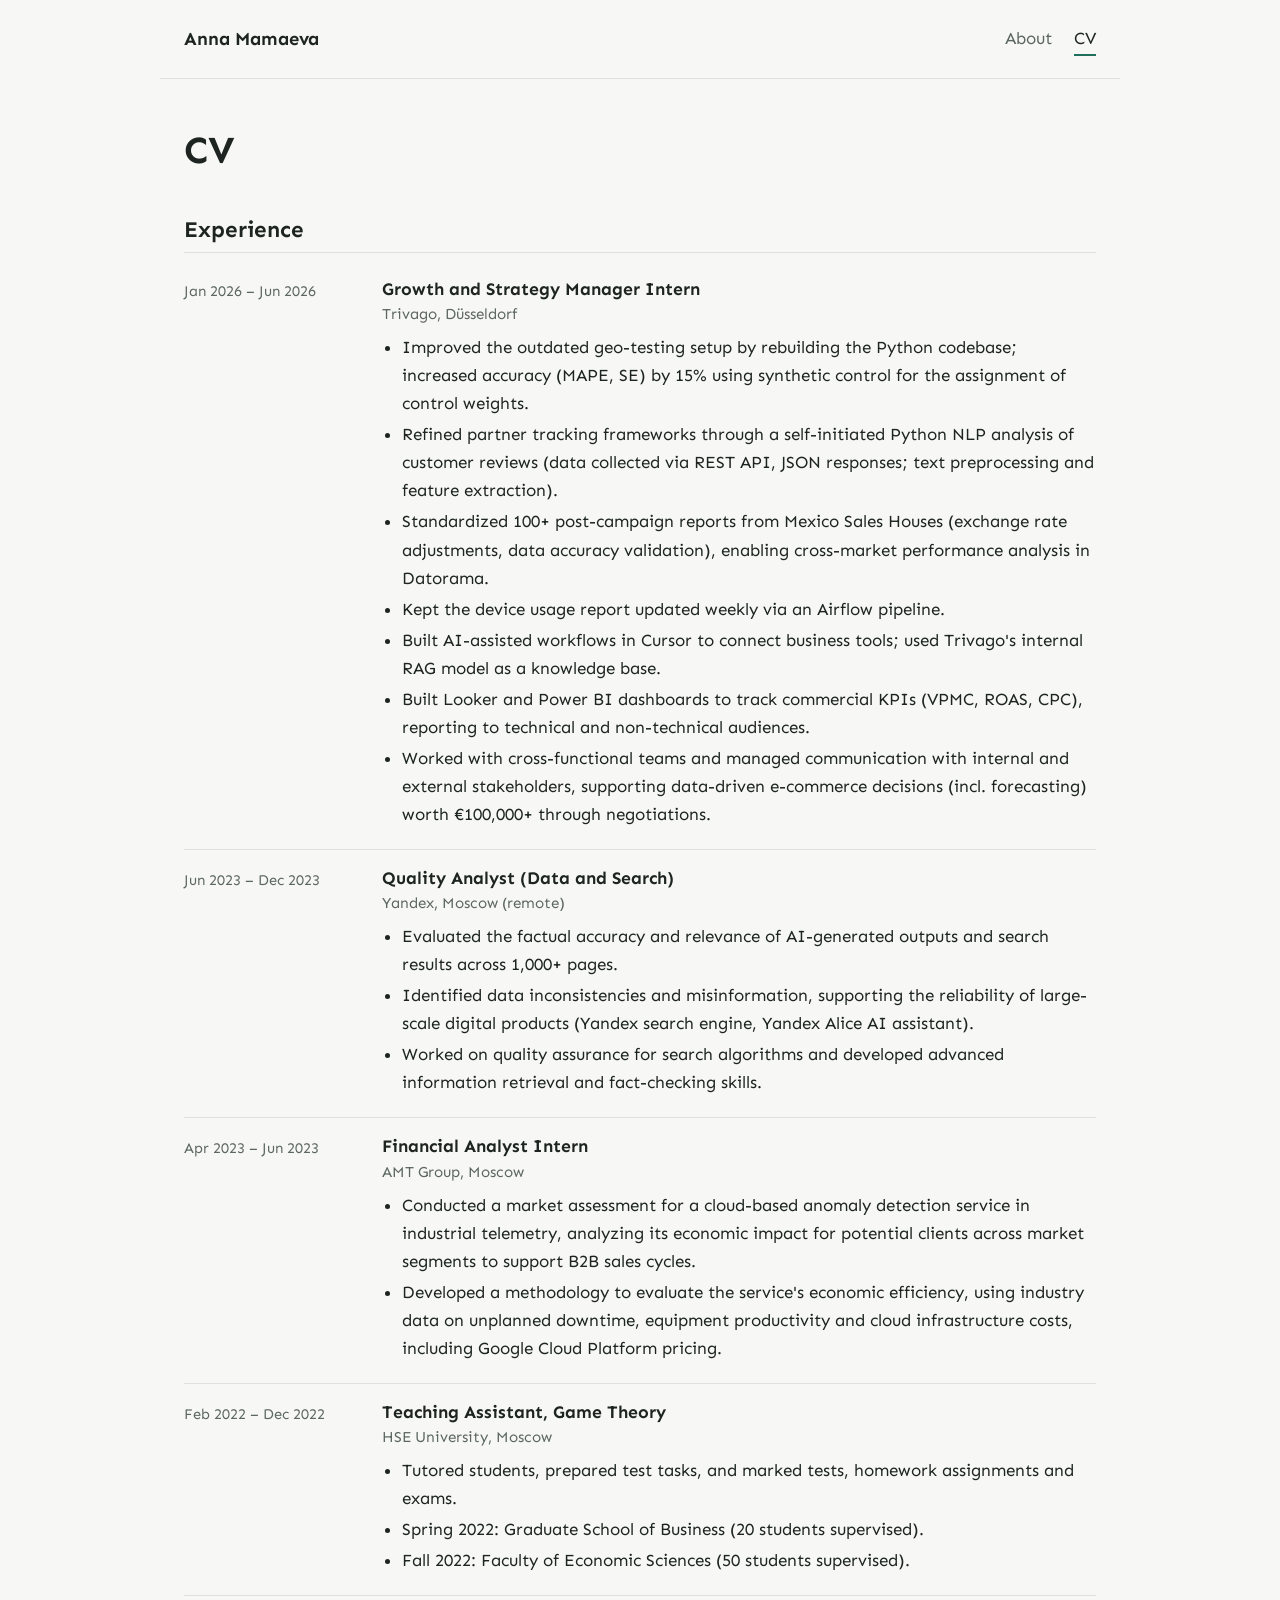
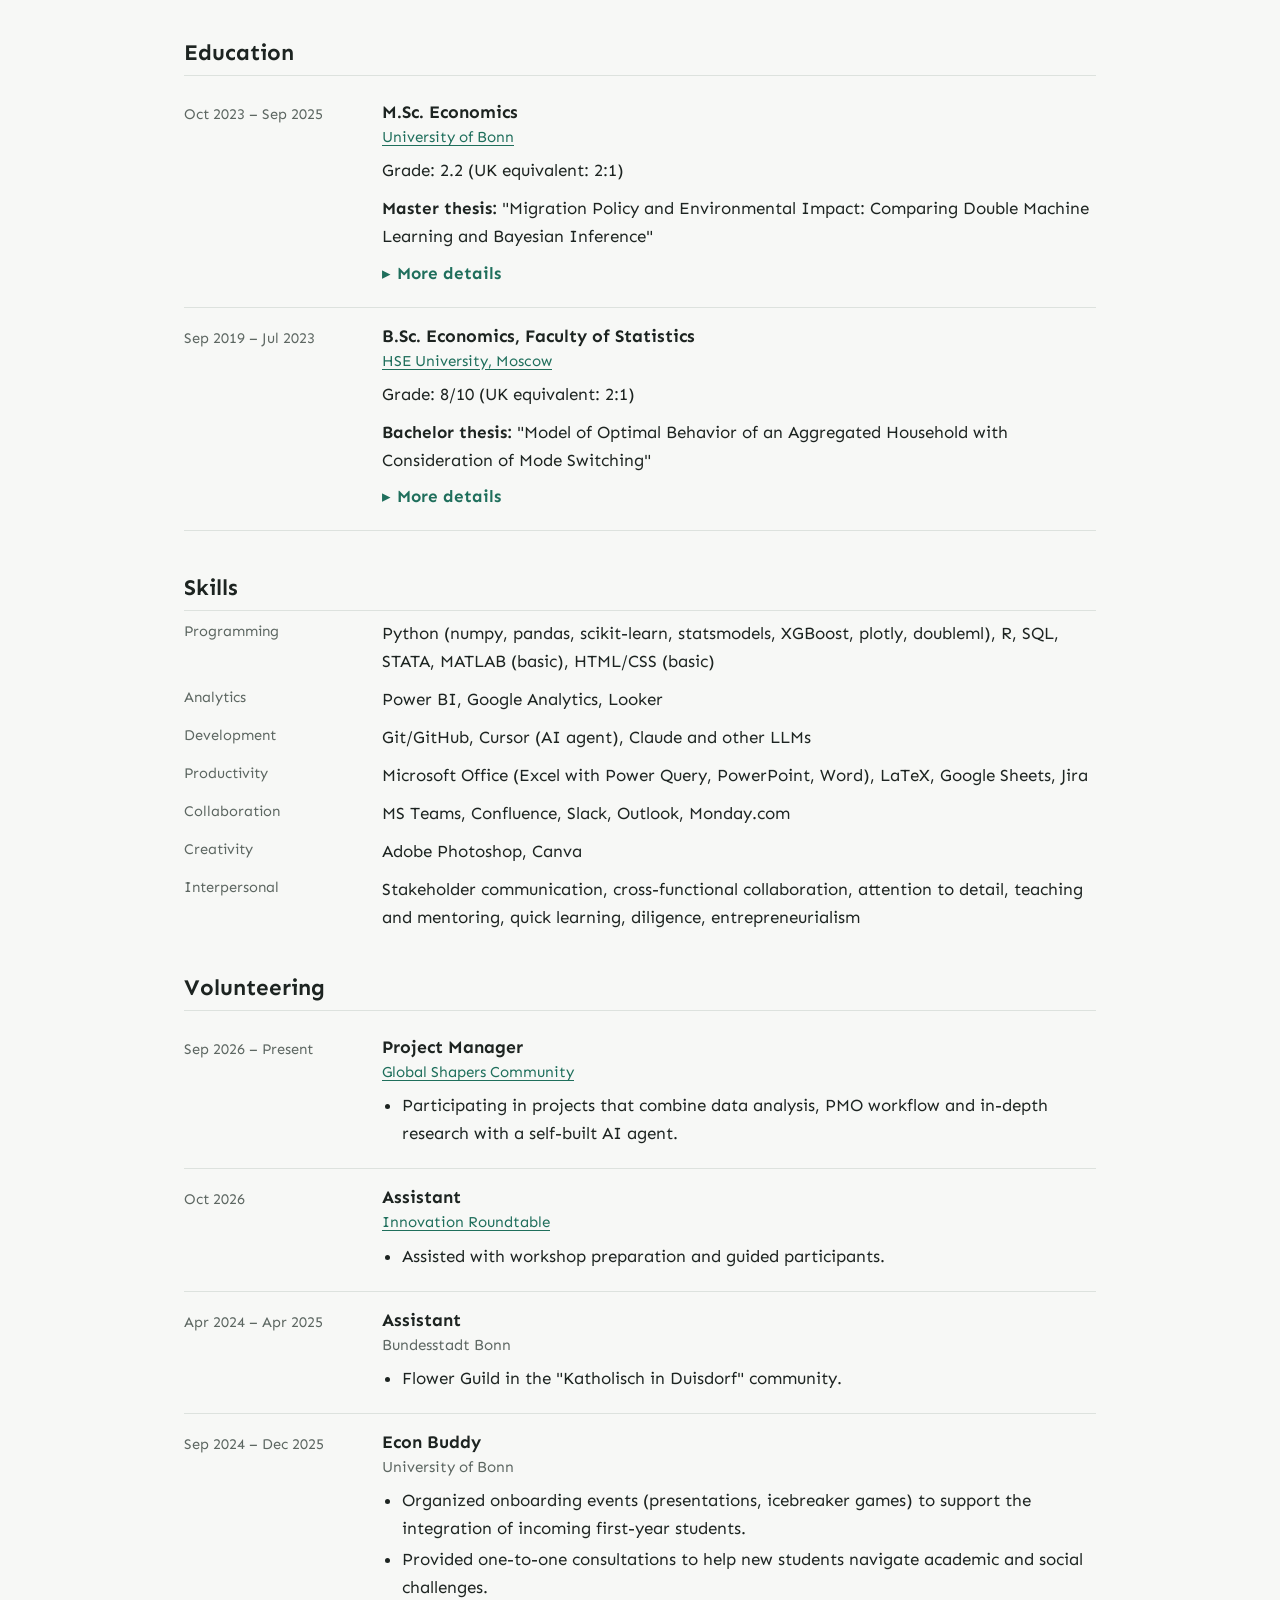
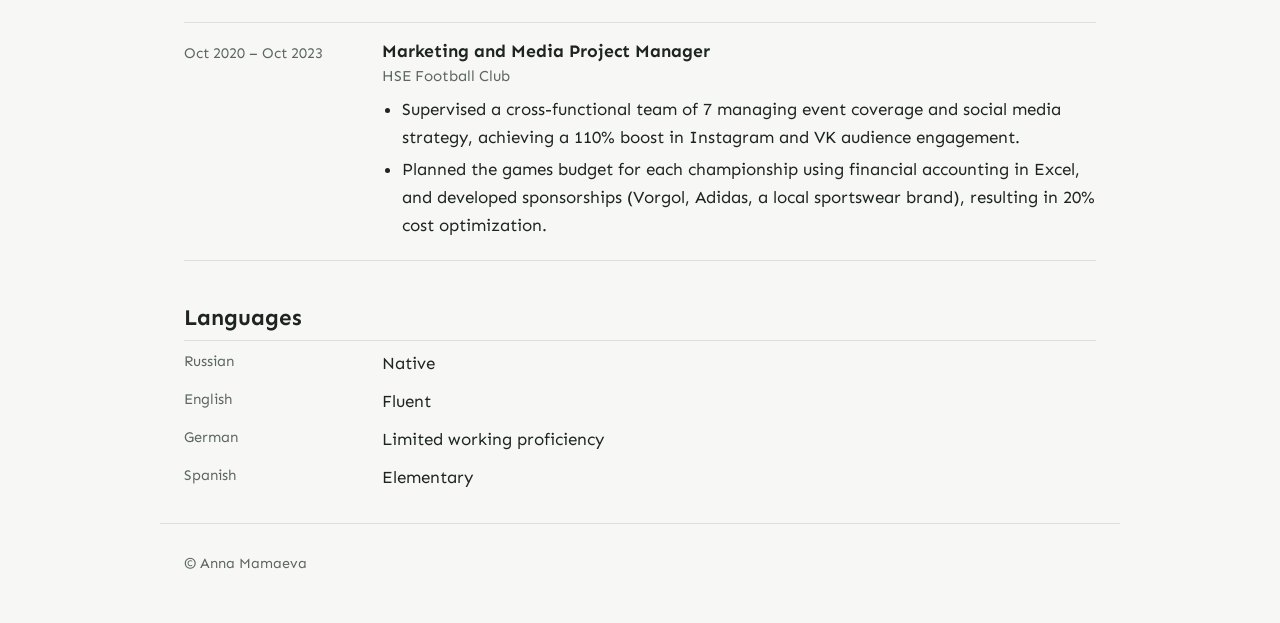
==== cv.html @ 5a662960 "Added links." ====
<!DOCTYPE html>
<html lang="en">
<head>
<meta charset="UTF-8">
<meta name="viewport" content="width=device-width, initial-scale=1">
<title>CV | Anna Mamaeva</title>
<meta name="description" content="CV of Anna Mamaeva: experience, education and skills.">
<link rel="stylesheet" href="style.css">
</head>
<body>
<header class="top">
  <a class="brand" href="index.html">Anna Mamaeva</a>
  <nav aria-label="Main">
    <a href="index.html">About</a>
    <a href="cv.html" aria-current="page">CV</a>
  </nav>
</header>
<main class="cv">
  <h1>CV</h1>

<h2>Experience</h2>
<div class="entry">
  <div class="when">Jan 2026 – Jun 2026</div>
  <div><h3>Growth and Strategy Manager Intern</h3><div class="where">Trivago, Düsseldorf</div>
  <ul>
    <li>Improved the outdated geo-testing setup by rebuilding the Python codebase; increased accuracy (MAPE, SE) by 15% using synthetic control for the assignment of control weights.</li>
    <li>Refined partner tracking frameworks through a self-initiated Python NLP analysis of customer reviews (data collected via REST API, JSON responses; text preprocessing and feature extraction).</li>
    <li>Standardized 100+ post-campaign reports from Mexico Sales Houses (exchange rate adjustments, data accuracy validation), enabling cross-market performance analysis in Datorama.</li>
    <li>Kept the device usage report updated weekly via an Airflow pipeline.</li>
    <li>Built AI-assisted workflows in Cursor to connect business tools; used Trivago's internal RAG model as a knowledge base.</li>
    <li>Built Looker and Power BI dashboards to track commercial KPIs (VPMC, ROAS, CPC), reporting to technical and non-technical audiences.</li>
    <li>Worked with cross-functional teams and managed communication with internal and external stakeholders, supporting data-driven e-commerce decisions (incl. forecasting) worth €100,000+ through negotiations.</li>
  </ul></div>
</div>
<div class="entry">
  <div class="when">Jun 2023 – Dec 2023</div>
  <div><h3>Quality Analyst (Data and Search)</h3><div class="where">Yandex, Moscow (remote)</div>
  <ul>
    <li>Evaluated the factual accuracy and relevance of AI-generated outputs and search results across 1,000+ pages.</li>
    <li>Identified data inconsistencies and misinformation, supporting the reliability of large-scale digital products (Yandex search engine, Yandex Alice AI assistant).</li>
    <li>Worked on quality assurance for search algorithms and developed advanced information retrieval and fact-checking skills.</li>
  </ul></div>
</div>
<div class="entry">
  <div class="when">Apr 2023 – Jun 2023</div>
  <div><h3>Financial Analyst Intern</h3><div class="where">AMT Group, Moscow</div>
  <ul>
    <li>Conducted a market assessment for a cloud-based anomaly detection service in industrial telemetry, analyzing its economic impact for potential clients across market segments to support B2B sales cycles.</li>
    <li>Developed a methodology to evaluate the service's economic efficiency, using industry data on unplanned downtime, equipment productivity and cloud infrastructure costs, including Google Cloud Platform pricing.</li>
  </ul></div>
</div>
<div class="entry">
  <div class="when">Feb 2022 – Dec 2022</div>
  <div><h3>Teaching Assistant, Game Theory</h3><div class="where">HSE University, Moscow</div>
  <ul>
    <li>Tutored students, prepared test tasks, and marked tests, homework assignments and exams.</li>
    <li>Spring 2022: Graduate School of Business (20 students supervised).</li>
    <li>Fall 2022: Faculty of Economic Sciences (50 students supervised).</li>
  </ul></div>
</div>

<h2>Education</h2>
<div class="entry">
  <div class="when">Oct 2023 – Sep 2025</div>
  <div><h3>M.Sc. Economics</h3><div class="where"><a class="ext" href="https://www.econ.uni-bonn.de/en/study-programs/study-programs/master/master-economics" target="_blank" rel="noopener noreferrer">University of Bonn</a></div>
  <p class="grade">Grade: 2.2 (UK equivalent: 2:1)</p>
  <p class="thesis"><strong>Master thesis:</strong> "Migration Policy and Environmental Impact: Comparing Double Machine Learning and Bayesian Inference"</p>
  <details class="more"><summary>More details</summary>
    <p>The study explores whether migration policies influence municipal waste levels in EU countries, using Double Machine Learning (DML) and Double Robust (DR) Bayesian as base models to estimate the policy's effect. It focuses on the Global Compact for Migration as a measure of a country's openness to migration. Results show that countries adopting the policy tend to produce more municipal waste per capita. DML, following the Correlated Random Effects (CRE) method, offered more reliable estimates by correcting for bias, and non-frequentist (Bayesian) models, including DR Bayesian, proved capable of tackling the problem and producing statistically significant results. Here is the <a class="ext" href="https://github.com/DoubleML/doubleml-for-py?tab=contributing-ov-file" target="_blank" rel="noopener noreferrer">Python DoubleML repository</a> with a small contribution from me.</p>
  </details></div>
</div>
<div class="entry">
  <div class="when">Sep 2019 – Jul 2023</div>
  <div><h3>B.Sc. Economics, Faculty of Statistics</h3><div class="where"><a class="ext" href="https://www.hse.ru/en/ba/stat/" target="_blank" rel="noopener noreferrer">HSE University, Moscow</a></div>
  <p class="grade">Grade: 8/10 (UK equivalent: 2:1)</p>
  <p class="thesis"><strong>Bachelor thesis:</strong> "Model of Optimal Behavior of an Aggregated Household with Consideration of Mode Switching"</p>
  <details class="more"><summary>More details</summary>
    <p>I developed a household behavior model within a dynamic general equilibrium framework using a multiplicative utility function. Unlike previous models, it accounts for the simultaneous use of various financial instruments such as loans, deposits, real estate and currency operations. This approach better reflects real household behavior and allows for an analytical solution to the optimal control problem.</p>
  </details></div>
</div>

<h2>Skills</h2>
<dl class="skills">
  <dt>Programming</dt><dd>Python (numpy, pandas, scikit-learn, statsmodels, XGBoost, plotly, doubleml), R, SQL, STATA, MATLAB (basic), HTML/CSS (basic)</dd>
  <dt>Analytics</dt><dd>Power BI, Google Analytics, Looker</dd>
  <dt>Development</dt><dd>Git/GitHub, Cursor (AI agent), Claude and other LLMs</dd>
  <dt>Productivity</dt><dd>Microsoft Office (Excel with Power Query, PowerPoint, Word), LaTeX, Google Sheets, Jira</dd>
  <dt>Collaboration</dt><dd>MS Teams, Confluence, Slack, Outlook, Monday.com</dd>
  <dt>Creativity</dt><dd>Adobe Photoshop, Canva</dd>
  <dt>Interpersonal</dt><dd>Stakeholder communication, cross-functional collaboration, attention to detail, teaching and mentoring, quick learning, diligence, entrepreneurialism</dd>
</dl>

<h2>Volunteering</h2>
<div class="entry">
  <div class="when">Sep 2026 – Present</div>
  <div><h3>Project Manager</h3><div class="where"><a class="ext" href="https://globalshapersdusseldorf.org/" target="_blank" rel="noopener noreferrer">Global Shapers Community</a></div>
  <ul><li>Participating in projects that combine data analysis, PMO workflow and in-depth research with a self-built AI agent.</li></ul></div>
</div>
  <div class="entry">
  <div class="when">Oct 2026</div>
  <div><h3>Assistant</h3><div class="where"><a class="ext" href="https://innovationroundtable.com/" target="_blank" rel="noopener noreferrer">Innovation Roundtable</a></div>
  <ul><li>Assisted with workshop preparation and guided participants.</li></ul></div>
</div>
  <div class="entry">
  <div class="when">Apr 2024 – Apr 2025</div>
  <div><h3>Assistant</h3><div class="where">Bundesstadt Bonn</div>
  <ul><li>Flower Guild in the "Katholisch in Duisdorf" community.</li></ul></div>
</div>
<div class="entry">
  <div class="when">Sep 2024 – Dec 2025</div>
  <div><h3>Econ Buddy</h3><div class="where">University of Bonn</div>
  <ul>
    <li>Organized onboarding events (presentations, icebreaker games) to support the integration of incoming first-year students.</li>
    <li>Provided one-to-one consultations to help new students navigate academic and social challenges.</li>
  </ul></div>
</div>
<div class="entry">
  <div class="when">Oct 2020 – Oct 2023</div>
  <div><h3>Marketing and Media Project Manager</h3><div class="where">HSE Football Club</div>
  <ul>
    <li>Supervised a cross-functional team of 7 managing event coverage and social media strategy, achieving a 110% boost in Instagram and VK audience engagement.</li>
    <li>Planned the games budget for each championship using financial accounting in Excel, and developed sponsorships (Vorgol, Adidas, a local sportswear brand), resulting in 20% cost optimization.</li>
  </ul></div>
</div>

<h2>Languages</h2>
<dl class="skills">
  <dt>Russian</dt><dd>Native</dd>
  <dt>English</dt><dd>Fluent</dd>
  <dt>German</dt><dd>Limited working proficiency</dd>
  <dt>Spanish</dt><dd>Elementary</dd>
</dl>
</main>
<footer>© Anna Mamaeva</footer>
</body>
</html>
---- style.css ----
@font-face{font-family:"Sen";font-weight:400;font-style:normal;font-display:swap;src:url("fonts/sen-v12-latin-regular.woff2") format("woff2")}
@font-face{font-family:"Sen";font-weight:700;font-style:normal;font-display:swap;src:url("fonts/sen-v12-latin-700.woff2") format("woff2")}
:root{--bg:#f7f8f6;--ink:#1d2421;--muted:#5d6762;--line:#dde2de;--accent:#1f6f5c;--chip:#e8eee9}
@media (prefers-color-scheme:dark){:root{--bg:#141a17;--ink:#e6ebe7;--muted:#9aa5a0;--line:#2a332f;--accent:#6fcfb3;--chip:#1e2723}}
*{box-sizing:border-box}
html{scroll-behavior:smooth}
body{margin:0;background:var(--bg);color:var(--ink);font:17px/1.65 "Sen",system-ui,sans-serif}
a{color:var(--accent);text-underline-offset:3px}
a:focus-visible{outline:2px solid var(--accent);outline-offset:3px;border-radius:2px}
h1,h2,h3{font-family:"Sen",system-ui,sans-serif;line-height:1.2;margin:0}
.top{display:flex;justify-content:space-between;align-items:center;max-width:960px;margin:0 auto;padding:22px 24px;border-bottom:1px solid var(--line)}
.top .brand{font-family:"Sen",system-ui,sans-serif;font-size:1.15rem;font-weight:700;color:var(--ink);text-decoration:none}
.top nav{display:flex;gap:22px}
.top nav a{color:var(--muted);text-decoration:none;padding:2px 0;border-bottom:2px solid transparent}
.top nav a:hover,.top nav a[aria-current=page]{color:var(--ink);border-bottom-color:var(--accent)}
main{max-width:960px;margin:0 auto;padding:48px 24px 32px}
.about{display:grid;grid-template-columns:240px 1fr;gap:56px}
.side{text-align:left}
.photo{width:200px;height:200px;border-radius:50%;object-fit:cover;background:var(--chip);display:block;margin-bottom:20px}
.side h2{font-size:1.5rem;margin-bottom:6px}
.side p{margin:0 0 14px;color:var(--muted);font-size:.95rem}
.links{list-style:none;padding:0;margin:0;display:flex;gap:18px}
.links a{display:block;color:var(--muted)}
.links a:hover{color:var(--accent)}
.links svg{width:26px;height:26px;display:block}
.bio h1{font-size:2.4rem;margin-bottom:18px}
.bio p{max-width:62ch;margin:0 0 16px}
.btn{display:inline-block;margin-top:8px;padding:10px 20px;border:1.5px solid var(--accent);border-radius:6px;color:var(--accent);text-decoration:none;font-weight:600}
.btn:hover{background:var(--accent);color:var(--bg)}
.cv h1{font-size:2.4rem;margin-bottom:6px}
.cv .lead{color:var(--muted);margin:0 0 36px}
.cv h2{font-size:1.4rem;margin:44px 0 8px;padding-bottom:8px;border-bottom:1px solid var(--line)}
.entry{display:grid;grid-template-columns:170px 1fr;gap:8px 28px;padding:18px 0;border-bottom:1px solid var(--line)}
.entry:last-child{border-bottom:0}
.when{color:var(--muted);font-size:.92rem}
.entry h3{font-size:1.1rem;font-family:"Sen",system-ui,sans-serif;font-weight:650}
.entry .where{color:var(--muted);margin:2px 0 6px;font-size:.95rem}
.entry ul{margin:6px 0 0;padding-left:20px}
.entry li{margin:3px 0}
.skills{display:grid;grid-template-columns:170px 1fr;gap:10px 28px;margin:0}
.skills dt{color:var(--muted);font-size:.92rem}
.skills dd{margin:0}
footer{max-width:960px;margin:0 auto;padding:28px 24px 48px;color:var(--muted);font-size:.9rem;border-top:1px solid var(--line)}
@media (max-width:720px){
 .about{grid-template-columns:1fr;gap:32px}
 .photo{width:140px;height:140px}
 .entry,.skills{grid-template-columns:1fr;gap:2px}
 .bio h1,.cv h1{font-size:2rem}
}
@media (prefers-reduced-motion:reduce){html{scroll-behavior:auto}}
.thesis{margin:10px 0 0}
.more{margin-top:6px}
.more summary{cursor:pointer;color:var(--accent);font-weight:600;list-style:none;display:inline-flex;align-items:center;gap:6px;padding:2px 0}
.more summary::-webkit-details-marker{display:none}
.more summary::before{content:"▸";transition:transform .2s}
.more[open] summary::before{transform:rotate(90deg)}
.more summary:hover{text-decoration:underline}
.more summary:focus-visible{outline:2px solid var(--accent);outline-offset:3px;border-radius:2px}
.more p{margin:8px 0 0;color:var(--muted);font-size:.95rem}
.grade{margin:6px 0 0}
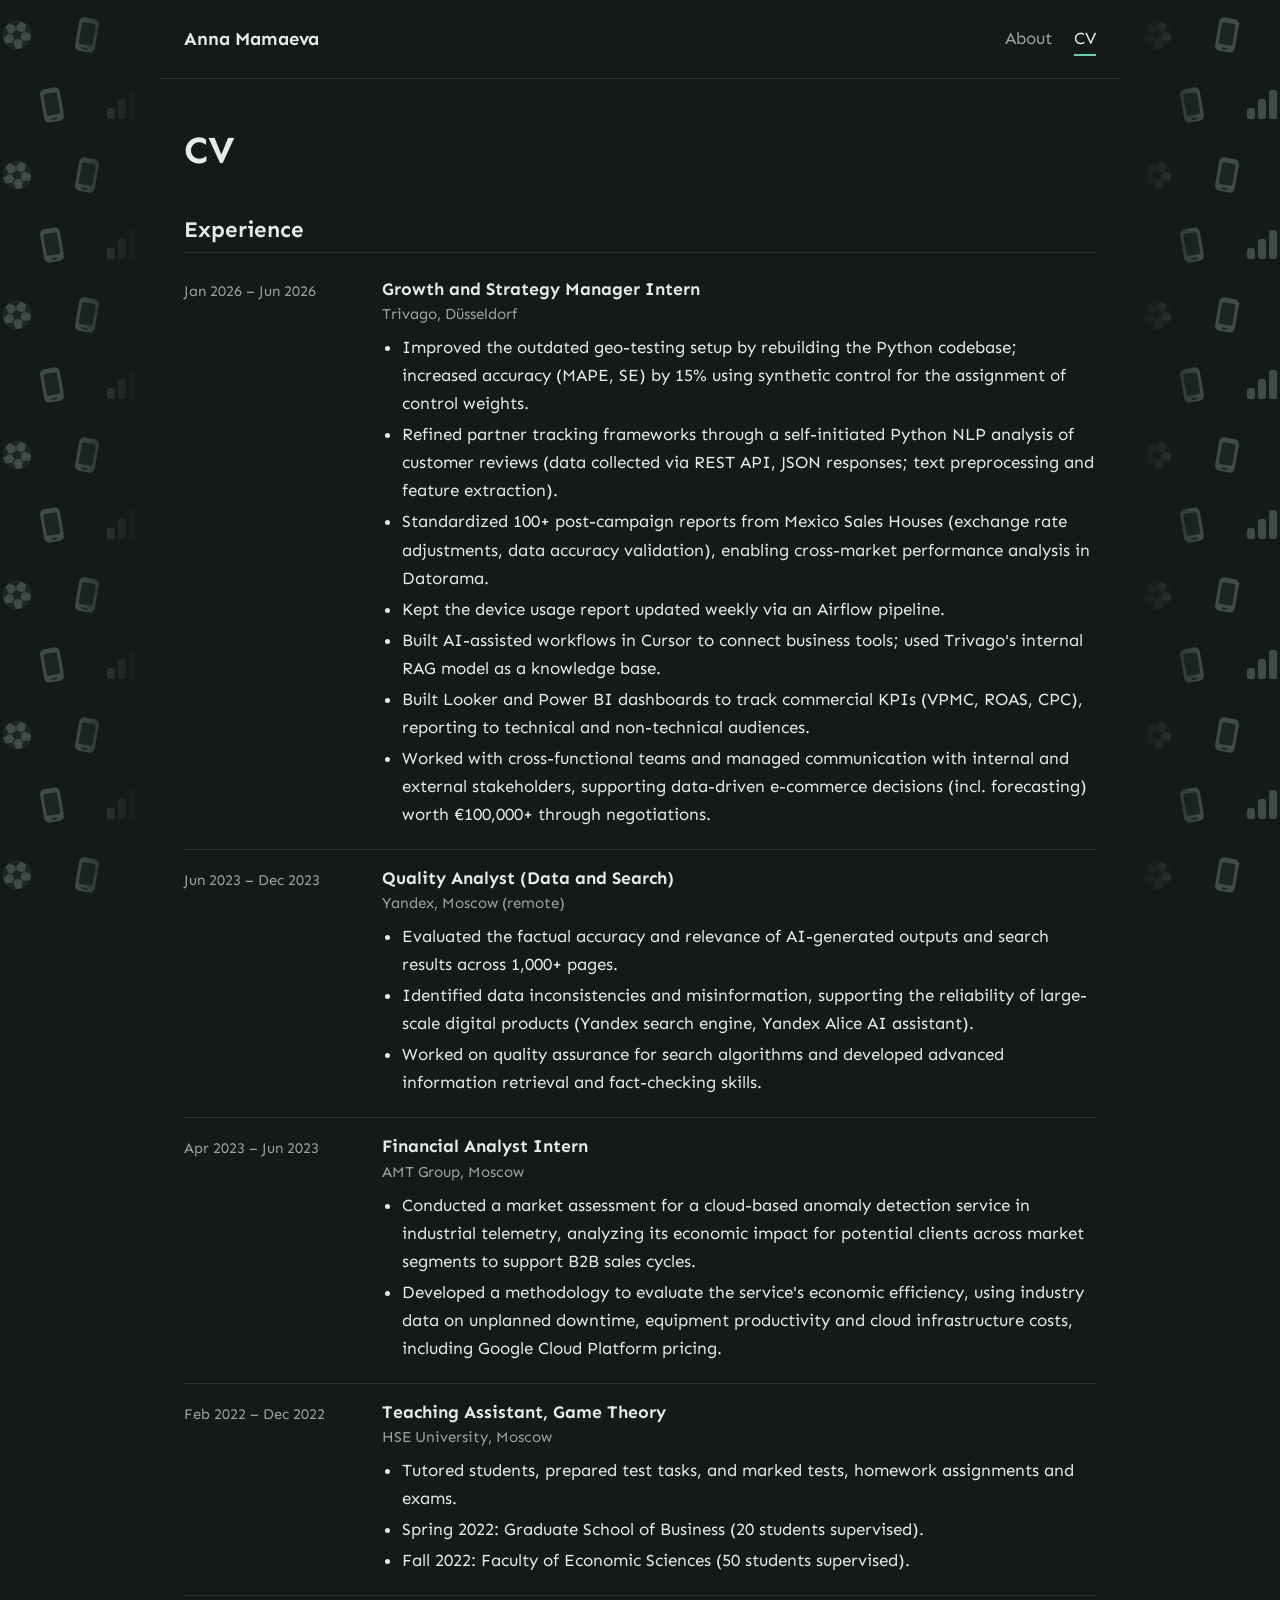
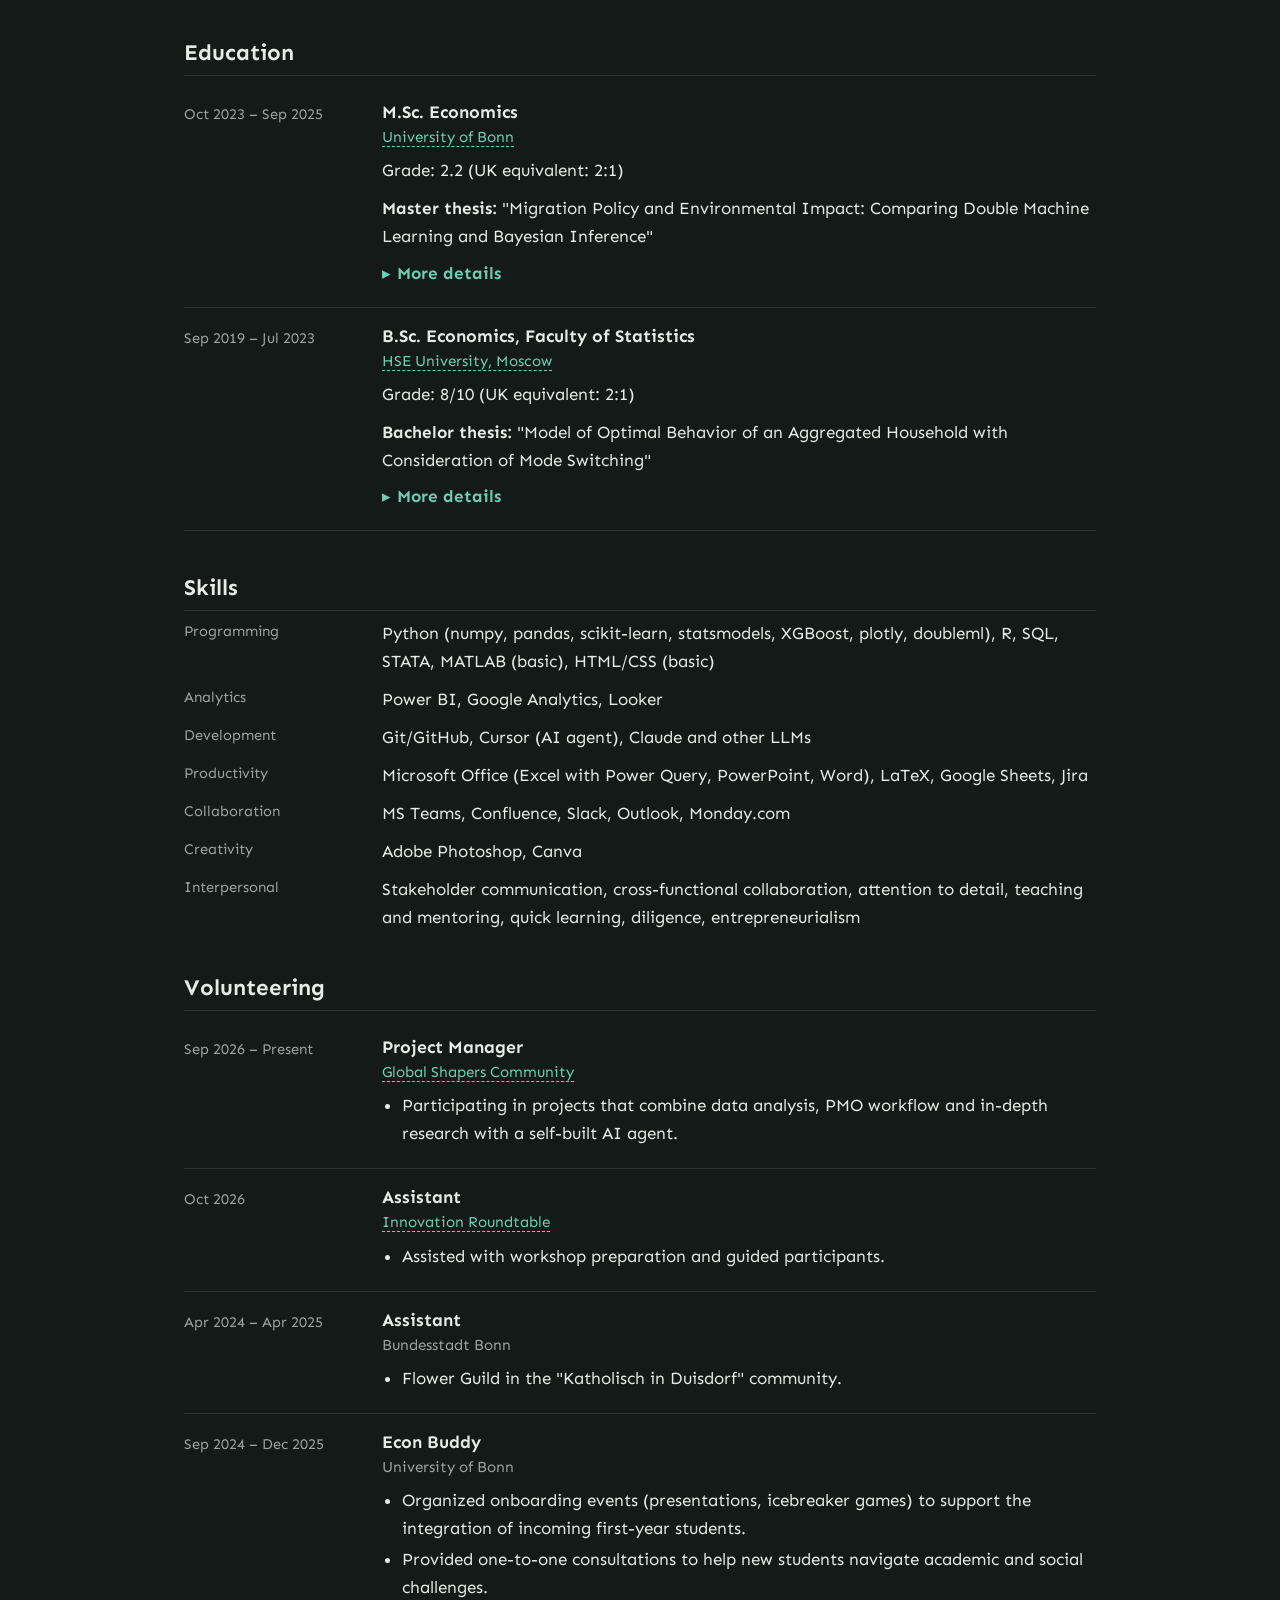
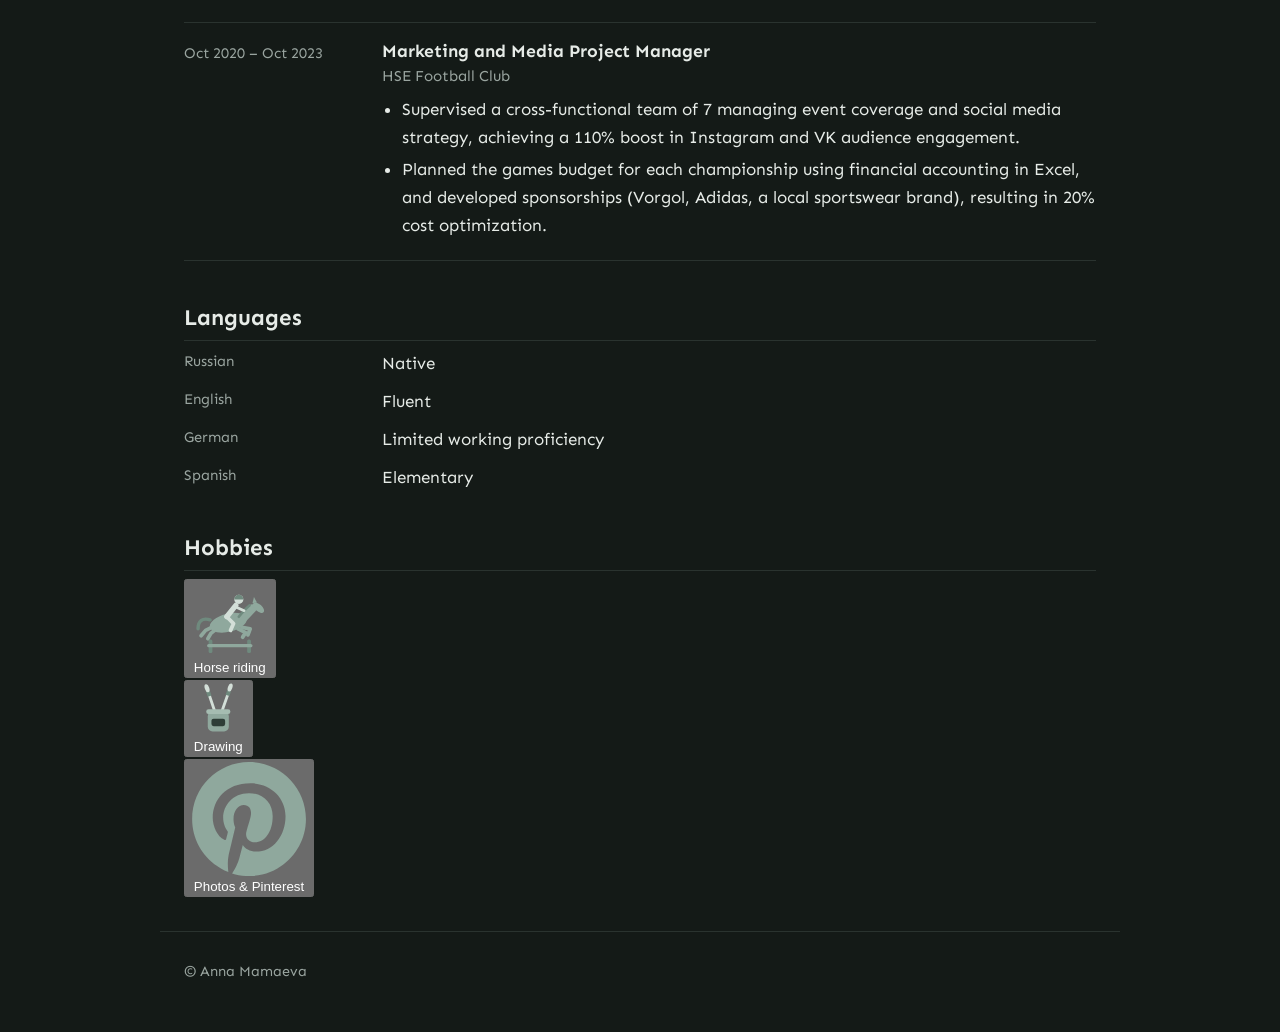
==== commit 6edf1897: "Added hobby section." ====
--- a/cv.html
+++ b/cv.html
@@ -7,6 +7,18 @@
 <meta name="description" content="CV of Anna Mamaeva: experience, education and skills.">
 <link rel="stylesheet" href="style.css">
 </head>
+<script>
+document.querySelectorAll('.hobby-front').forEach(function (btn) {
+  btn.addEventListener('click', function () {
+    var card = btn.closest('.hobby');
+    var text = card.querySelector('.hobby-text');
+    card.classList.add('open');
+    btn.hidden = true;
+    text.hidden = false;
+    text.focus();
+  });
+});
+</script>
 <body>
 <header class="top">
   <a class="brand" href="index.html">Anna Mamaeva</a>
@@ -130,6 +142,32 @@
   <dt>German</dt><dd>Limited working proficiency</dd>
   <dt>Spanish</dt><dd>Elementary</dd>
 </dl>
+<h2>Hobbies</h2>
+<div class="hobbies">
+  <div class="hobby">
+    <button class="hobby-front" type="button" aria-label="Horse riding: click to read more">
+      <svg viewBox="0 0 100 100" aria-hidden="true"><rect x="22" y="76" width="5" height="18" rx="2" fill="#6f8a7e"/><rect x="73" y="76" width="5" height="18" rx="2" fill="#6f8a7e"/><rect x="20" y="82" width="60" height="4.5" rx="2.2" fill="#8fa89d"/><path d="M24 50 Q8 46 8 62" fill="none" stroke="#6f8a7e" stroke-width="4.5" stroke-linecap="round"/><g fill="#8fa89d" stroke="#8fa89d" stroke-linecap="round" stroke-linejoin="round"><path d="M30 58 L18 64 L12 71" fill="none" stroke-width="5"/><path d="M35 60 L25 68 L21 75" fill="none" stroke-width="5"/><path d="M66 60 L77 62 L74 70" fill="none" stroke-width="5"/><path d="M61 62 L71 67 L67 73" fill="none" stroke-width="5"/><ellipse cx="48" cy="54" rx="25" ry="12" transform="rotate(-14 48 54)" stroke="none"/><path d="M66 50 L80 35" fill="none" stroke-width="11"/><ellipse cx="88" cy="34" rx="9" ry="4.6" transform="rotate(42 88 34)" stroke="none"/><path d="M80 28 L82 20 L86 27 Z" stroke="none"/></g><path d="M62 46 Q69 37 76 31" fill="none" stroke="#6f8a7e" stroke-width="3.5" stroke-linecap="round"/><g fill="none" stroke="#d3dfd8" stroke-linecap="round" stroke-linejoin="round"><path d="M46 46 L55 55 L51 64" stroke-width="5"/><path d="M46 46 L58 31" stroke-width="7"/><path d="M58 33 L69 38" stroke-width="3.5"/></g><circle cx="62" cy="23" r="6" fill="#d3dfd8"/><path d="M56 23 A6 6 0 0 1 68 23 Z" fill="#6f8a7e"/></svg>
+      <span>Horse riding</span>
+    </button>
+    <div class="hobby-text" hidden tabindex="-1"><p>I have been horse riding for 10 years. Horses definitely bring happiness to my life.</p></div>
+  </div>
+
+  <div class="hobby">
+    <button class="hobby-front" type="button" aria-label="Drawing: click to read more">
+      <svg viewBox="0 0 100 100" aria-hidden="true"><path d="M46 62 L33.5 25" fill="none" stroke="#d3dfd8" stroke-width="5.5" stroke-linecap="round"/><path d="M33.5 25 L30.5 16.5" fill="none" stroke="#6f8a7e" stroke-width="7.5"/><ellipse cx="28.6" cy="10" rx="4.2" ry="8" transform="rotate(-19 28.6 10)" fill="#d3dfd8"/><path d="M54 62 L67.5 23.5" fill="none" stroke="#d3dfd8" stroke-width="5.5" stroke-linecap="round"/><path d="M67.5 23.5 L70.5 15" fill="none" stroke="#6f8a7e" stroke-width="7.5"/><ellipse cx="72.5" cy="8.5" rx="4.2" ry="8" transform="rotate(19 72.5 8.5)" fill="#d3dfd8"/><rect x="30" y="54" width="40" height="38" rx="9" fill="#8fa89d"/><rect x="27" y="50" width="46" height="9" rx="4.5" fill="#a5bcb1"/><rect x="37" y="68" width="26" height="14" rx="4" fill="#2e3d37"/></svg>
+      <span>Drawing</span>
+    </button>
+    <div class="hobby-text" hidden tabindex="-1"><p>I have been drawing for as long as I can remember. I especially enjoy drawing people and making them happy with their own portraits. Recently I also started scrapbooking to keep all my memories in one pretty book.</p></div>
+  </div>
+
+  <div class="hobby">
+    <button class="hobby-front" type="button" aria-label="Photos and Pinterest: click to read more">
+      <svg viewBox="0 0 24 24" aria-hidden="true"><path fill="#8fa89d" d="M12.017 0C5.396 0 .029 5.367.029 11.987c0 5.079 3.158 9.417 7.618 11.162-.105-.949-.199-2.403.041-3.439.219-.937 1.406-5.957 1.406-5.957s-.359-.72-.359-1.781c0-1.663.967-2.911 2.168-2.911 1.024 0 1.518.769 1.518 1.688 0 1.029-.653 2.567-.992 3.992-.285 1.193.6 2.165 1.775 2.165 2.128 0 3.768-2.245 3.768-5.487 0-2.861-2.063-4.869-5.008-4.869-3.41 0-5.409 2.562-5.409 5.199 0 1.033.394 2.143.889 2.741.099.12.112.225.085.345-.09.375-.293 1.199-.334 1.363-.053.225-.172.271-.401.165-1.495-.69-2.433-2.878-2.433-4.646 0-3.776 2.748-7.252 7.92-7.252 4.158 0 7.392 2.967 7.392 6.923 0 4.135-2.607 7.462-6.233 7.462-1.214 0-2.354-.629-2.758-1.379l-.749 2.848c-.269 1.045-1.004 2.352-1.498 3.146 1.123.345 2.306.535 3.55.535 6.607 0 11.985-5.365 11.985-11.987C23.97 5.39 18.592.026 11.985.026L12.017 0z"/></svg>
+      <span>Photos &amp; Pinterest</span>
+    </button>
+    <div class="hobby-text" hidden tabindex="-1"><p>I love taking photos and spreading aesthetic or cute, fun pictures around. You can find my <a class="ext" href="https://ch.pinterest.com/annammamaeva/" target="_blank" rel="noopener noreferrer">Pinterest page</a>. Besides that, I like learning how social media algorithms are built.</p></div>
+  </div>
+</div>  
 </main>
 <footer>© Anna Mamaeva</footer>
 </body>
--- a/style.css
+++ b/style.css
@@ -1,7 +1,6 @@
 @font-face{font-family:"Sen";font-weight:400;font-style:normal;font-display:swap;src:url("fonts/sen-v12-latin-regular.woff2") format("woff2")}
 @font-face{font-family:"Sen";font-weight:700;font-style:normal;font-display:swap;src:url("fonts/sen-v12-latin-700.woff2") format("woff2")}
-:root{--bg:#f7f8f6;--ink:#1d2421;--muted:#5d6762;--line:#dde2de;--accent:#1f6f5c;--chip:#e8eee9}
-@media (prefers-color-scheme:dark){:root{--bg:#141a17;--ink:#e6ebe7;--muted:#9aa5a0;--line:#2a332f;--accent:#6fcfb3;--chip:#1e2723}}
+:root{color-scheme:dark;--bg:#141a17;--ink:#e6ebe7;--muted:#9aa5a0;--line:#2a332f;--accent:#6fcfb3;--chip:#1e2723}
 *{box-sizing:border-box}
 html{scroll-behavior:smooth}
 body{margin:0;background:var(--bg);color:var(--ink);font:17px/1.65 "Sen",system-ui,sans-serif}
@@ -58,3 +57,20 @@
 .more summary:focus-visible{outline:2px solid var(--accent);outline-offset:3px;border-radius:2px}
 .more p{margin:8px 0 0;color:var(--muted);font-size:.95rem}
 .grade{margin:6px 0 0}
+.ext{color:var(--accent);text-decoration:underline dashed;text-decoration-thickness:1px;text-underline-offset:4px;cursor:pointer}
+.ext:hover{text-decoration-style:solid}
+.top{position:sticky;top:0;z-index:10;background:var(--bg)}
+body::before,body::after{content:"";position:fixed;top:0;bottom:0;width:calc((100vw - 1000px)/2);background:url("pattern.svg") repeat;background-size:210px 140px;opacity:.35;pointer-events:none;z-index:0}
+body::before{left:0;-webkit-mask-image:linear-gradient(to right,#000 55%,transparent);mask-image:linear-gradient(to right,#000 55%,transparent)}
+body::after{right:0;-webkit-mask-image:linear-gradient(to left,#000 55%,transparent);mask-image:linear-gradient(to left,#000 55%,transparent)}
+@media (max-width:1180px){body::before,body::after{display:none}}
+@media (max-width:720px){
+  /* About: паттерн за фото */
+  .side{position:relative}
+  .side::before{content:"";position:absolute;z-index:0;top:-48px;left:-24px;right:-24px;height:200px;background:url("pattern.svg") repeat;background-size:150px 100px;opacity:.35;pointer-events:none;-webkit-mask-image:linear-gradient(to bottom,#000 55%,transparent);mask-image:linear-gradient(to bottom,#000 55%,transparent)}
+  .photo{position:relative;z-index:1;box-shadow:0 0 0 6px var(--bg)}
+
+  /* CV: паттерн за заголовком */
+  .cv{position:relative}
+  .cv::before{content:"";position:absolute;z-index:-1;top:0;left:0;right:0;height:150px;background:url("pattern.svg") repeat left top;background-size:150px 100px;opacity:.35;pointer-events:none;-webkit-mask-image:linear-gradient(to bottom,#000 55%,transparent);mask-image:linear-gradient(to bottom,#000 55%,transparent)}
+}
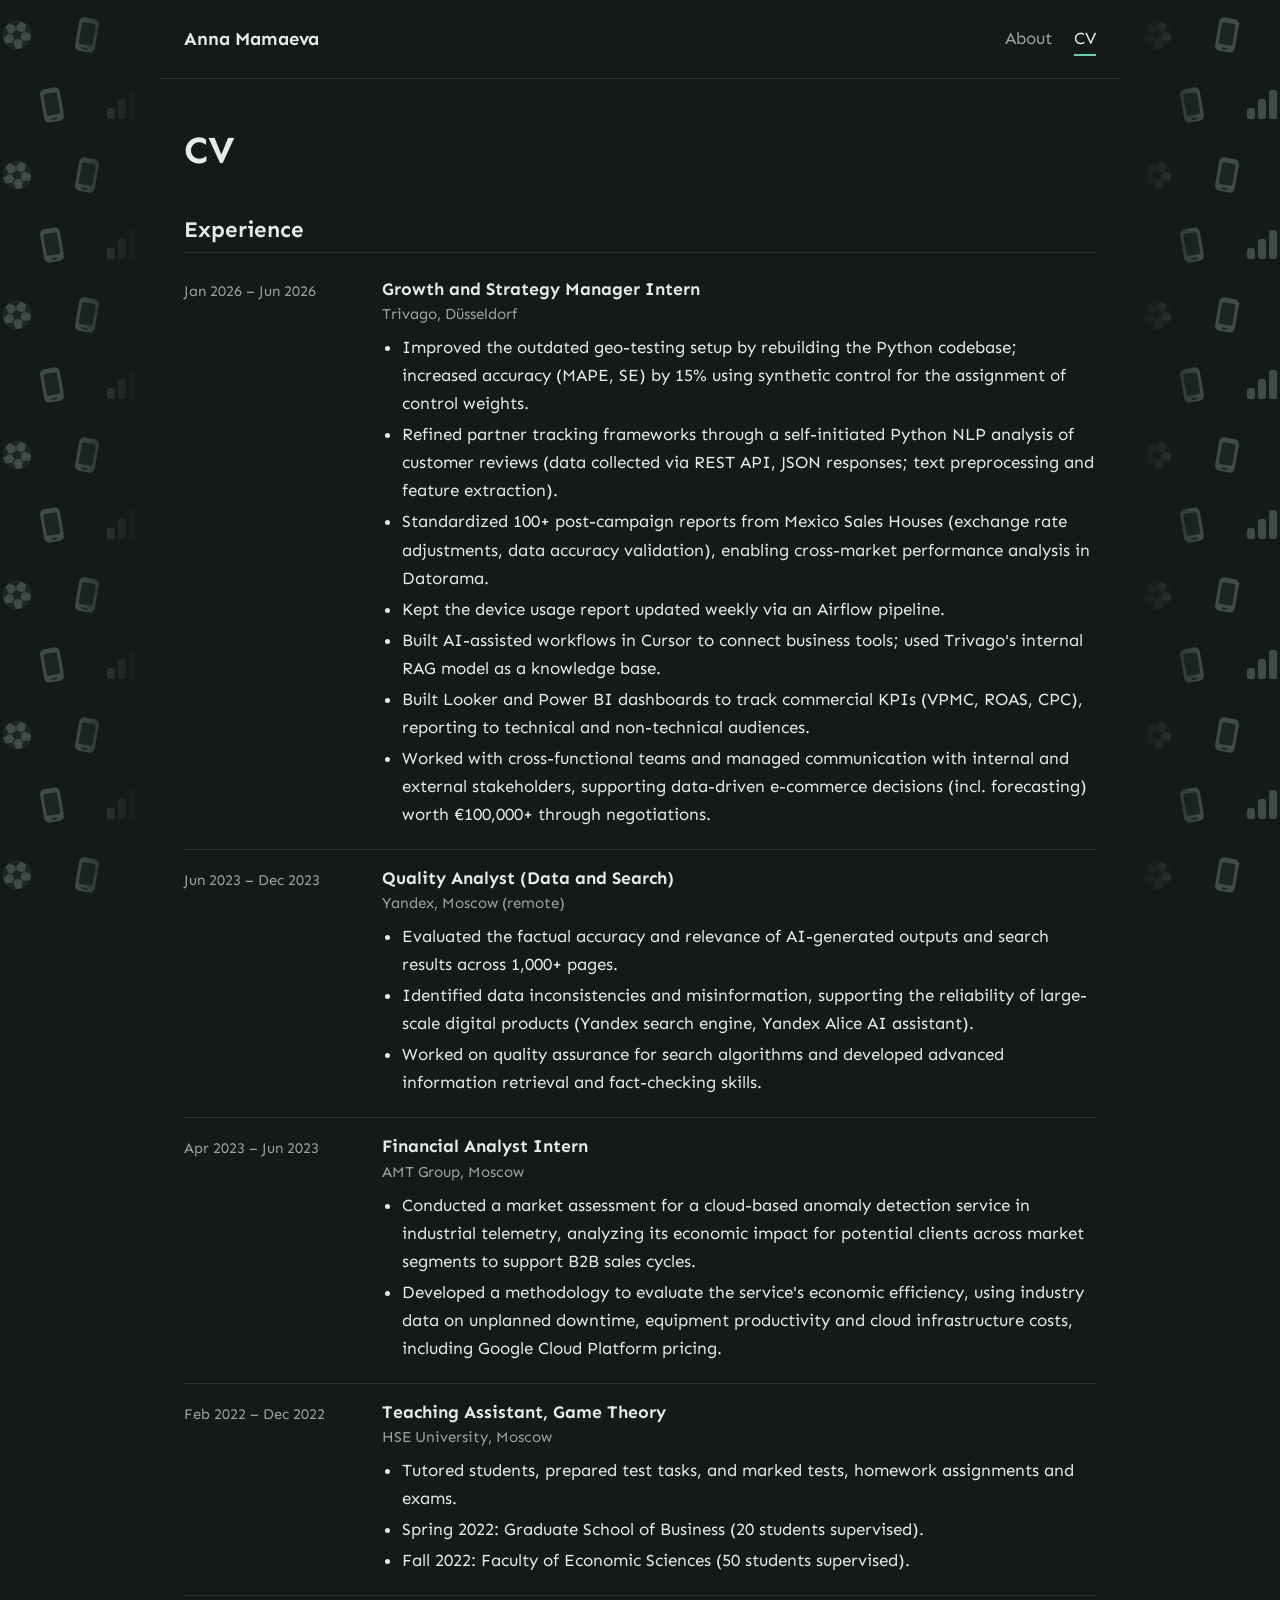
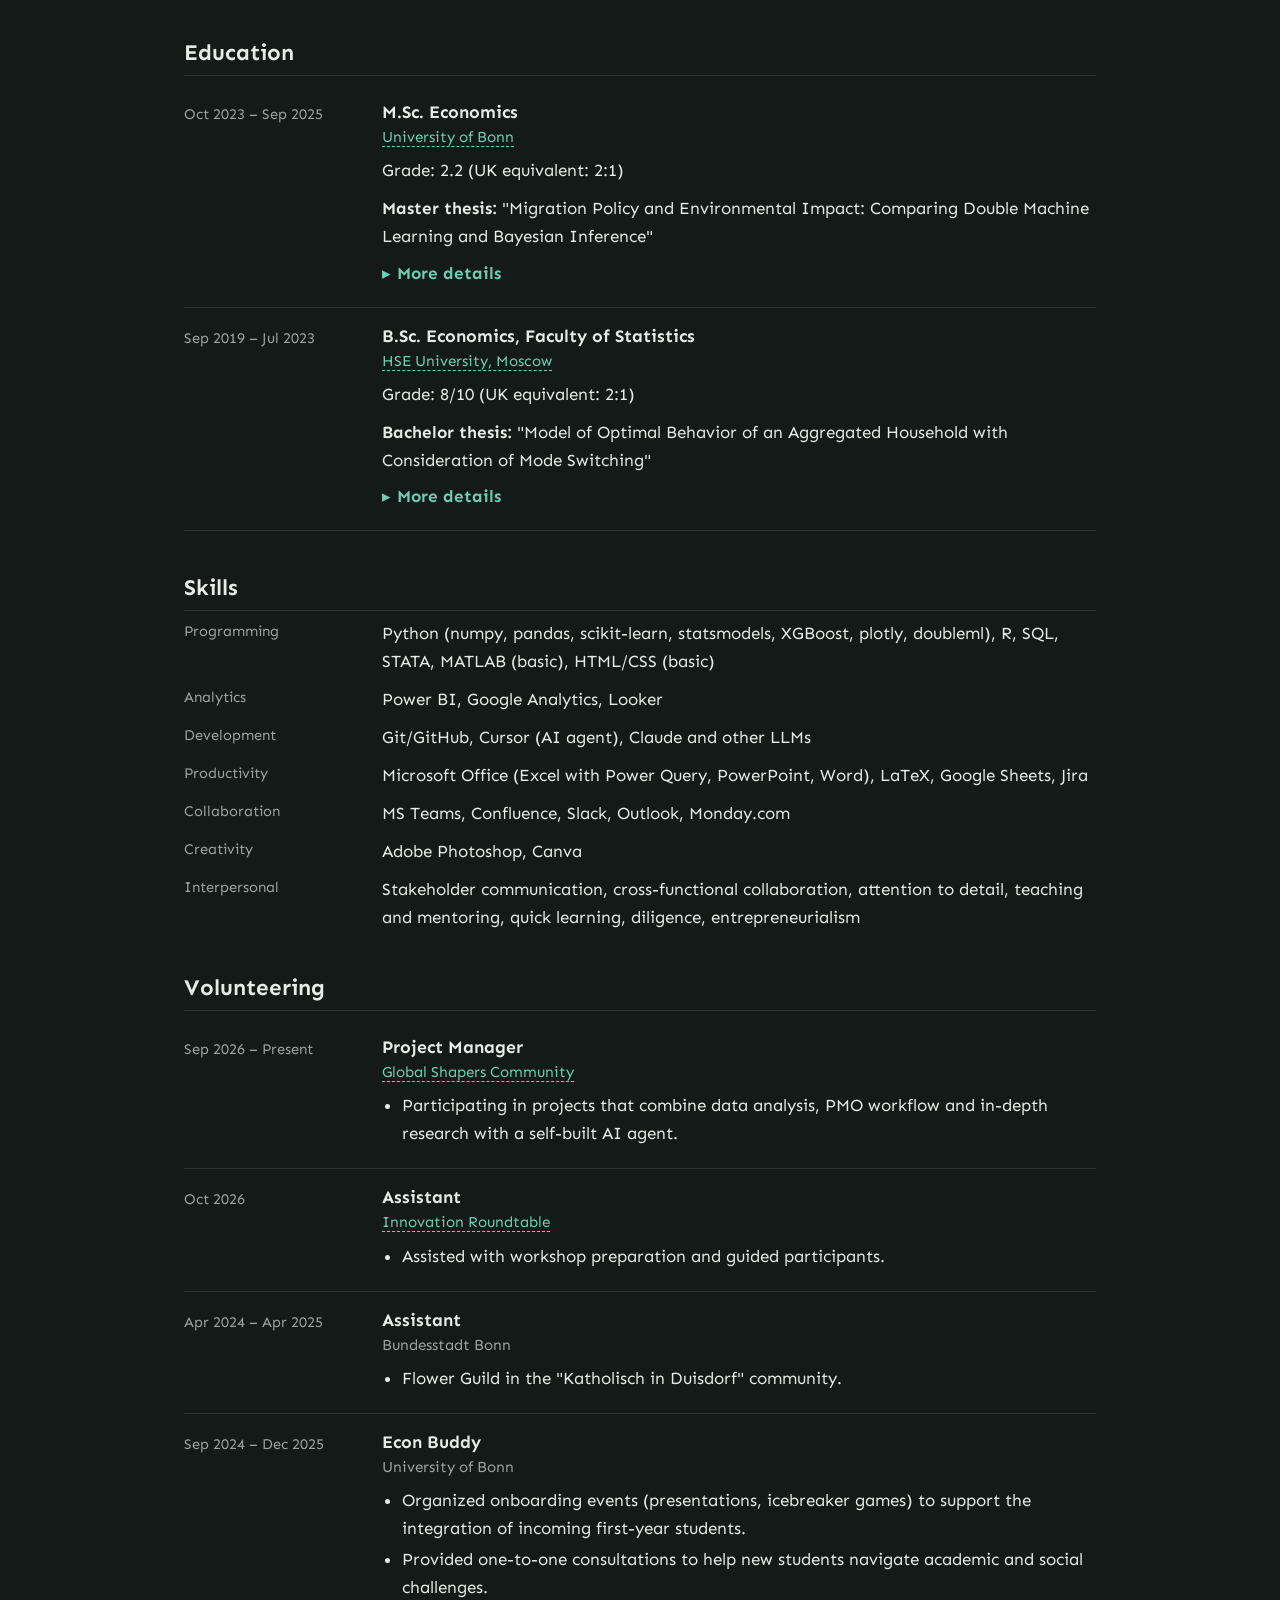
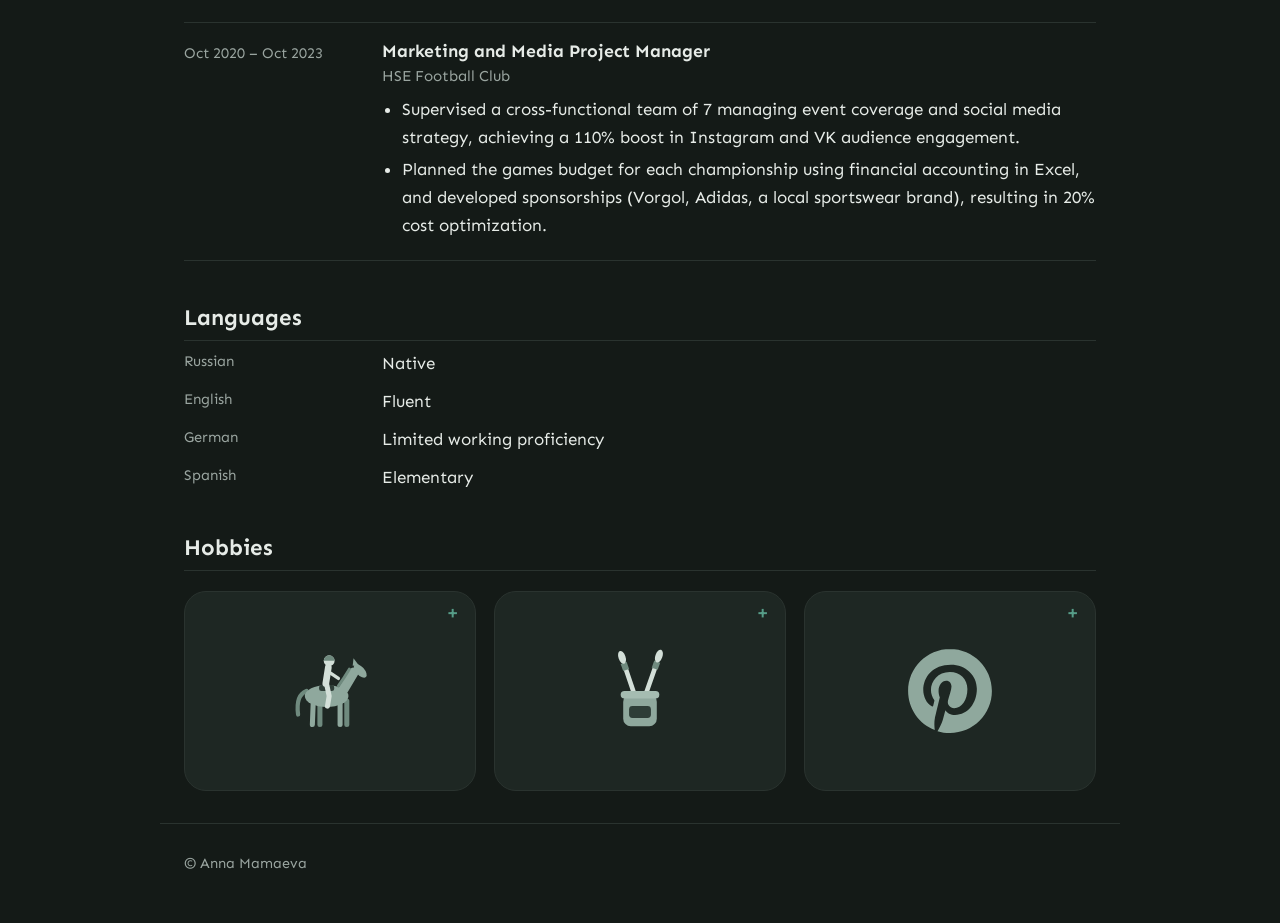
==== commit dcb53eab: "Improved hobbies section. Improved animation script and removed headings." ====
--- a/cv.html
+++ b/cv.html
@@ -7,18 +7,6 @@
 <meta name="description" content="CV of Anna Mamaeva: experience, education and skills.">
 <link rel="stylesheet" href="style.css">
 </head>
-<script>
-document.querySelectorAll('.hobby-front').forEach(function (btn) {
-  btn.addEventListener('click', function () {
-    var card = btn.closest('.hobby');
-    var text = card.querySelector('.hobby-text');
-    card.classList.add('open');
-    btn.hidden = true;
-    text.hidden = false;
-    text.focus();
-  });
-});
-</script>
 <body>
 <header class="top">
   <a class="brand" href="index.html">Anna Mamaeva</a>
@@ -146,8 +134,7 @@
 <div class="hobbies">
   <div class="hobby">
     <button class="hobby-front" type="button" aria-label="Horse riding: click to read more">
-      <svg viewBox="0 0 100 100" aria-hidden="true"><rect x="22" y="76" width="5" height="18" rx="2" fill="#6f8a7e"/><rect x="73" y="76" width="5" height="18" rx="2" fill="#6f8a7e"/><rect x="20" y="82" width="60" height="4.5" rx="2.2" fill="#8fa89d"/><path d="M24 50 Q8 46 8 62" fill="none" stroke="#6f8a7e" stroke-width="4.5" stroke-linecap="round"/><g fill="#8fa89d" stroke="#8fa89d" stroke-linecap="round" stroke-linejoin="round"><path d="M30 58 L18 64 L12 71" fill="none" stroke-width="5"/><path d="M35 60 L25 68 L21 75" fill="none" stroke-width="5"/><path d="M66 60 L77 62 L74 70" fill="none" stroke-width="5"/><path d="M61 62 L71 67 L67 73" fill="none" stroke-width="5"/><ellipse cx="48" cy="54" rx="25" ry="12" transform="rotate(-14 48 54)" stroke="none"/><path d="M66 50 L80 35" fill="none" stroke-width="11"/><ellipse cx="88" cy="34" rx="9" ry="4.6" transform="rotate(42 88 34)" stroke="none"/><path d="M80 28 L82 20 L86 27 Z" stroke="none"/></g><path d="M62 46 Q69 37 76 31" fill="none" stroke="#6f8a7e" stroke-width="3.5" stroke-linecap="round"/><g fill="none" stroke="#d3dfd8" stroke-linecap="round" stroke-linejoin="round"><path d="M46 46 L55 55 L51 64" stroke-width="5"/><path d="M46 46 L58 31" stroke-width="7"/><path d="M58 33 L69 38" stroke-width="3.5"/></g><circle cx="62" cy="23" r="6" fill="#d3dfd8"/><path d="M56 23 A6 6 0 0 1 68 23 Z" fill="#6f8a7e"/></svg>
-      <span>Horse riding</span>
+      <svg viewBox="0 0 100 100" aria-hidden="true"><path d="M22 50 Q9 55 12 78" fill="none" stroke="#6f8a7e" stroke-width="5" stroke-linecap="round"/><g fill="none" stroke-linecap="round"><path d="M70 62 L70 90" stroke="#6f8a7e" stroke-width="6"/><path d="M38 64 L38 90" stroke="#6f8a7e" stroke-width="6"/><path d="M62 62 L62 90" stroke="#8fa89d" stroke-width="6"/><path d="M30 64 L29 90" stroke="#8fa89d" stroke-width="6"/></g><ellipse cx="46" cy="56" rx="26" ry="13" fill="#8fa89d"/><path d="M66 48 L78 28" fill="none" stroke="#8fa89d" stroke-width="12" stroke-linecap="round"/><ellipse cx="86" cy="26" rx="10" ry="5" transform="rotate(48 86 26)" fill="#8fa89d"/><path d="M77 20 L78 11 L84 19 Z" fill="#8fa89d"/><path d="M60 44 Q67 34 73 24" fill="none" stroke="#6f8a7e" stroke-width="3.5" stroke-linecap="round"/><rect x="37" y="43" width="18" height="7" rx="3" fill="#2e3d37"/><g fill="none" stroke="#d3dfd8" stroke-linecap="round" stroke-linejoin="round"><path d="M46 42 L49 56 L47 68" stroke-width="6"/><path d="M45 41 L48 22" stroke-width="8"/><path d="M48 27 L60 35" stroke-width="4"/></g><circle cx="49" cy="14" r="6.5" fill="#d3dfd8"/><path d="M42.5 14 A6.5 6.5 0 0 1 55.5 14 Z" fill="#6f8a7e"/></svg>
     </button>
     <div class="hobby-text" hidden tabindex="-1"><p>I have been horse riding for 10 years. Horses definitely bring happiness to my life.</p></div>
   </div>
@@ -155,7 +142,6 @@
   <div class="hobby">
     <button class="hobby-front" type="button" aria-label="Drawing: click to read more">
       <svg viewBox="0 0 100 100" aria-hidden="true"><path d="M46 62 L33.5 25" fill="none" stroke="#d3dfd8" stroke-width="5.5" stroke-linecap="round"/><path d="M33.5 25 L30.5 16.5" fill="none" stroke="#6f8a7e" stroke-width="7.5"/><ellipse cx="28.6" cy="10" rx="4.2" ry="8" transform="rotate(-19 28.6 10)" fill="#d3dfd8"/><path d="M54 62 L67.5 23.5" fill="none" stroke="#d3dfd8" stroke-width="5.5" stroke-linecap="round"/><path d="M67.5 23.5 L70.5 15" fill="none" stroke="#6f8a7e" stroke-width="7.5"/><ellipse cx="72.5" cy="8.5" rx="4.2" ry="8" transform="rotate(19 72.5 8.5)" fill="#d3dfd8"/><rect x="30" y="54" width="40" height="38" rx="9" fill="#8fa89d"/><rect x="27" y="50" width="46" height="9" rx="4.5" fill="#a5bcb1"/><rect x="37" y="68" width="26" height="14" rx="4" fill="#2e3d37"/></svg>
-      <span>Drawing</span>
     </button>
     <div class="hobby-text" hidden tabindex="-1"><p>I have been drawing for as long as I can remember. I especially enjoy drawing people and making them happy with their own portraits. Recently I also started scrapbooking to keep all my memories in one pretty book.</p></div>
   </div>
@@ -163,12 +149,21 @@
   <div class="hobby">
     <button class="hobby-front" type="button" aria-label="Photos and Pinterest: click to read more">
       <svg viewBox="0 0 24 24" aria-hidden="true"><path fill="#8fa89d" d="M12.017 0C5.396 0 .029 5.367.029 11.987c0 5.079 3.158 9.417 7.618 11.162-.105-.949-.199-2.403.041-3.439.219-.937 1.406-5.957 1.406-5.957s-.359-.72-.359-1.781c0-1.663.967-2.911 2.168-2.911 1.024 0 1.518.769 1.518 1.688 0 1.029-.653 2.567-.992 3.992-.285 1.193.6 2.165 1.775 2.165 2.128 0 3.768-2.245 3.768-5.487 0-2.861-2.063-4.869-5.008-4.869-3.41 0-5.409 2.562-5.409 5.199 0 1.033.394 2.143.889 2.741.099.12.112.225.085.345-.09.375-.293 1.199-.334 1.363-.053.225-.172.271-.401.165-1.495-.69-2.433-2.878-2.433-4.646 0-3.776 2.748-7.252 7.92-7.252 4.158 0 7.392 2.967 7.392 6.923 0 4.135-2.607 7.462-6.233 7.462-1.214 0-2.354-.629-2.758-1.379l-.749 2.848c-.269 1.045-1.004 2.352-1.498 3.146 1.123.345 2.306.535 3.55.535 6.607 0 11.985-5.365 11.985-11.987C23.97 5.39 18.592.026 11.985.026L12.017 0z"/></svg>
-      <span>Photos &amp; Pinterest</span>
     </button>
     <div class="hobby-text" hidden tabindex="-1"><p>I love taking photos and spreading aesthetic or cute, fun pictures around. You can find my <a class="ext" href="https://ch.pinterest.com/annammamaeva/" target="_blank" rel="noopener noreferrer">Pinterest page</a>. Besides that, I like learning how social media algorithms are built.</p></div>
   </div>
 </div>  
 </main>
 <footer>© Anna Mamaeva</footer>
+<script>
+document.addEventListener('click', function (e) {
+  var card = e.target.closest('.hobby');
+  if (!card || card.classList.contains('open')) return;
+  card.classList.add('open');
+  var text = card.querySelector('.hobby-text');
+  text.hidden = false;
+  text.focus();
+});
+</script>
 </body>
 </html>
--- a/style.css
+++ b/style.css
@@ -74,3 +74,17 @@
   .cv{position:relative}
   .cv::before{content:"";position:absolute;z-index:-1;top:0;left:0;right:0;height:150px;background:url("pattern.svg") repeat left top;background-size:150px 100px;opacity:.35;pointer-events:none;-webkit-mask-image:linear-gradient(to bottom,#000 55%,transparent);mask-image:linear-gradient(to bottom,#000 55%,transparent)}
 }
+.hobbies{display:grid;grid-template-columns:repeat(3,1fr);gap:18px;margin-top:20px}
+.hobby{position:relative;min-height:200px;border:1.5px solid var(--line);border-radius:22px;background:var(--chip);transition:border-color .25s,transform .25s}
+.hobby:not(.open):hover{border-color:var(--accent);transform:translateY(-3px)}
+.hobby-front{position:absolute;inset:0;width:100%;display:flex;flex-direction:column;align-items:center;justify-content:center;gap:12px;background:none;border:0;border-radius:inherit;color:var(--muted);font:inherit;font-size:.88rem;cursor:pointer}
+.hobby-front[hidden]{display:none}
+.hobby-front svg{width:84px;height:84px;transition:transform .25s}
+.hobby-front:hover svg{transform:scale(1.1)}
+.hobby-front:hover{color:var(--ink)}
+.hobby-front::after{content:"+";position:absolute;top:10px;right:16px;font-size:1.4rem;line-height:1;color:var(--accent);opacity:.7}
+.hobby-front:focus-visible{outline:2px solid var(--accent);outline-offset:3px}
+.hobby-text{padding:22px;font-size:.95rem;outline:none;animation:hobbyfade .45s ease}
+.hobby-text p{margin:0}
+@keyframes hobbyfade{from{opacity:0;transform:translateY(6px)}to{opacity:1;transform:none}}
+@media (max-width:720px){.hobbies{grid-template-columns:1fr}.hobby{min-height:160px}}
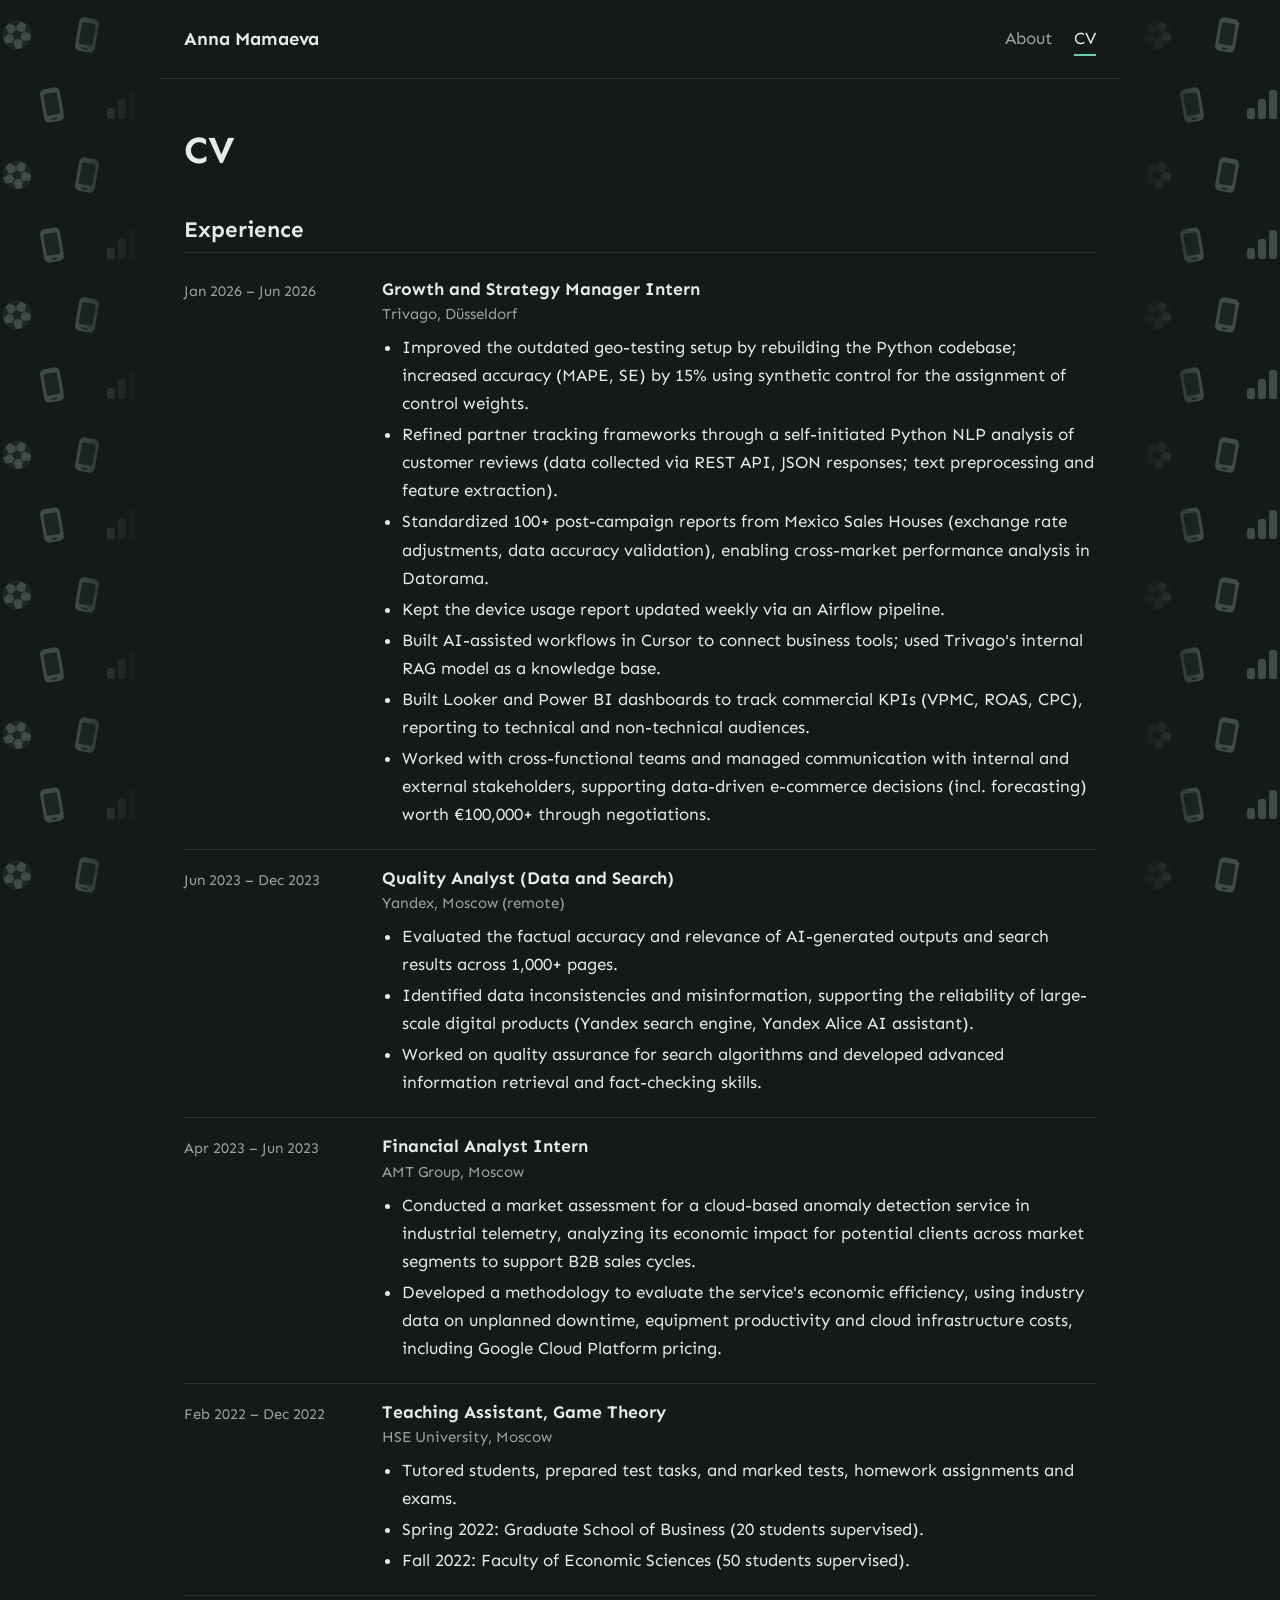
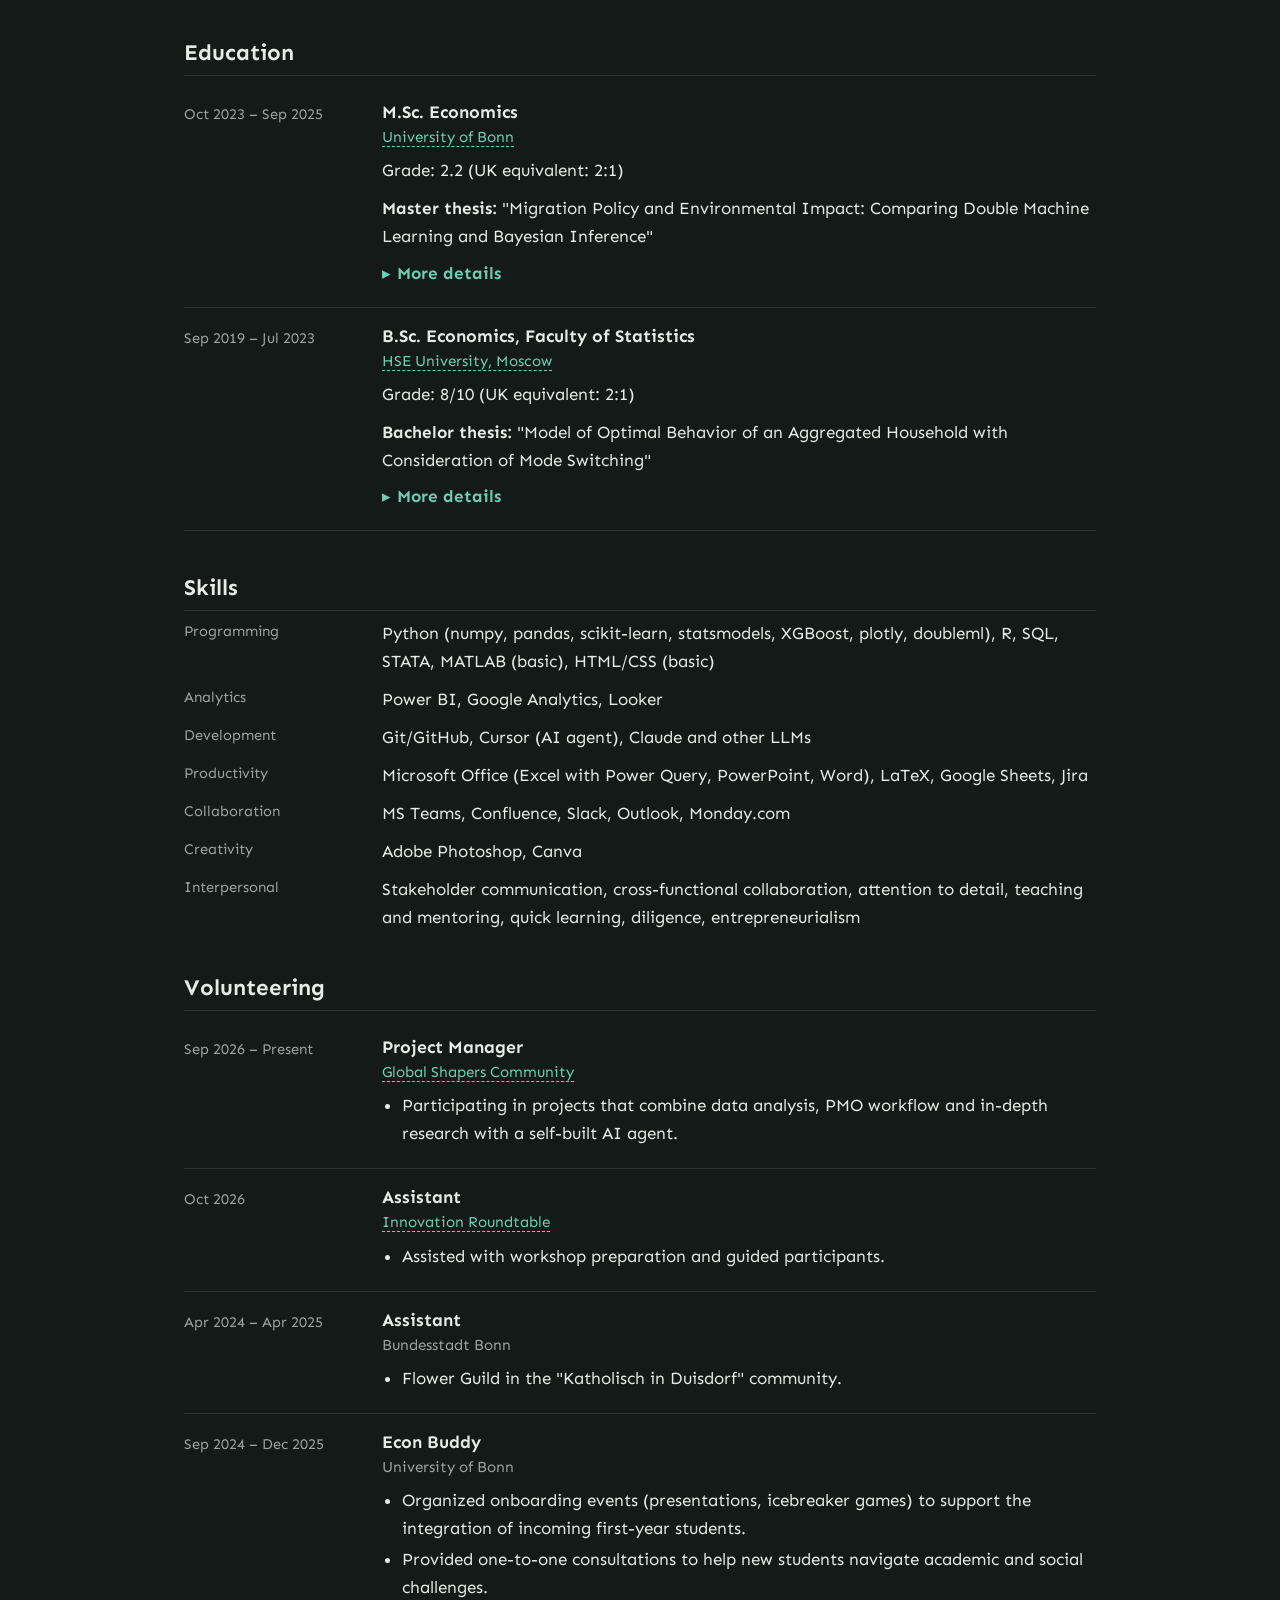
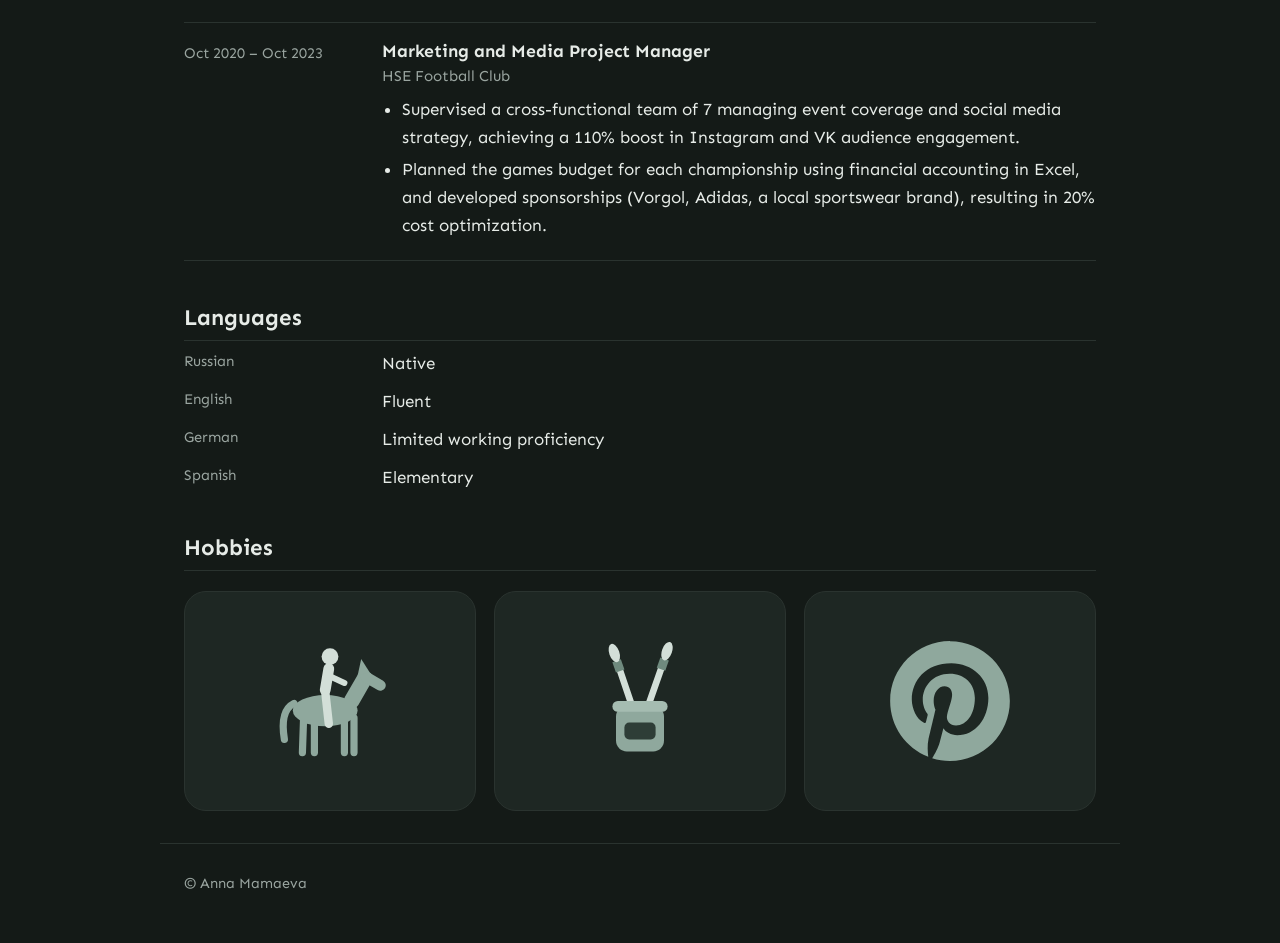
==== commit e6e053db: "Changed horse icon and adjusted box height." ====
--- a/cv.html
+++ b/cv.html
@@ -134,23 +134,23 @@
 <div class="hobbies">
   <div class="hobby">
     <button class="hobby-front" type="button" aria-label="Horse riding: click to read more">
-      <svg viewBox="0 0 100 100" aria-hidden="true"><path d="M22 50 Q9 55 12 78" fill="none" stroke="#6f8a7e" stroke-width="5" stroke-linecap="round"/><g fill="none" stroke-linecap="round"><path d="M70 62 L70 90" stroke="#6f8a7e" stroke-width="6"/><path d="M38 64 L38 90" stroke="#6f8a7e" stroke-width="6"/><path d="M62 62 L62 90" stroke="#8fa89d" stroke-width="6"/><path d="M30 64 L29 90" stroke="#8fa89d" stroke-width="6"/></g><ellipse cx="46" cy="56" rx="26" ry="13" fill="#8fa89d"/><path d="M66 48 L78 28" fill="none" stroke="#8fa89d" stroke-width="12" stroke-linecap="round"/><ellipse cx="86" cy="26" rx="10" ry="5" transform="rotate(48 86 26)" fill="#8fa89d"/><path d="M77 20 L78 11 L84 19 Z" fill="#8fa89d"/><path d="M60 44 Q67 34 73 24" fill="none" stroke="#6f8a7e" stroke-width="3.5" stroke-linecap="round"/><rect x="37" y="43" width="18" height="7" rx="3" fill="#2e3d37"/><g fill="none" stroke="#d3dfd8" stroke-linecap="round" stroke-linejoin="round"><path d="M46 42 L49 56 L47 68" stroke-width="6"/><path d="M45 41 L48 22" stroke-width="8"/><path d="M48 27 L60 35" stroke-width="4"/></g><circle cx="49" cy="14" r="6.5" fill="#d3dfd8"/><path d="M42.5 14 A6.5 6.5 0 0 1 55.5 14 Z" fill="#6f8a7e"/></svg>
+      <svg viewBox="0 0 100 100" aria-hidden="true"><g fill="none" stroke="#8fa89d" stroke-linecap="round" stroke-linejoin="round"><path d="M20 52 Q8 58 12 82" stroke-width="6"/><path d="M28 64 L27 93 M37 64 L37 93 M62 64 L62 93 M70 64 L70 93" stroke-width="6"/><path d="M68 50 L79 31" stroke-width="13"/><path d="M80 30 L92 37" stroke-width="9"/></g><ellipse cx="46" cy="58" rx="27" ry="13" fill="#8fa89d"/><path d="M73 29 L76 15 L83 26 Z" fill="#8fa89d"/><g fill="none" stroke="#d3dfd8" stroke-linecap="round"><path d="M46 42 L49 69" stroke-width="7"/><path d="M46 41 L49 23" stroke-width="9"/><path d="M49 29 L62 35" stroke-width="5"/></g><circle cx="50" cy="13" r="7" fill="#d3dfd8"/></svg>
     </button>
-    <div class="hobby-text" hidden tabindex="-1"><p>I have been horse riding for 10 years. Horses definitely bring happiness to my life.</p></div>
+    <div class="hobby-text" tabindex="-1"><p>I have been horse riding for 10 years. Horses definitely bring happiness to my life.</p></div>
   </div>
 
   <div class="hobby">
     <button class="hobby-front" type="button" aria-label="Drawing: click to read more">
       <svg viewBox="0 0 100 100" aria-hidden="true"><path d="M46 62 L33.5 25" fill="none" stroke="#d3dfd8" stroke-width="5.5" stroke-linecap="round"/><path d="M33.5 25 L30.5 16.5" fill="none" stroke="#6f8a7e" stroke-width="7.5"/><ellipse cx="28.6" cy="10" rx="4.2" ry="8" transform="rotate(-19 28.6 10)" fill="#d3dfd8"/><path d="M54 62 L67.5 23.5" fill="none" stroke="#d3dfd8" stroke-width="5.5" stroke-linecap="round"/><path d="M67.5 23.5 L70.5 15" fill="none" stroke="#6f8a7e" stroke-width="7.5"/><ellipse cx="72.5" cy="8.5" rx="4.2" ry="8" transform="rotate(19 72.5 8.5)" fill="#d3dfd8"/><rect x="30" y="54" width="40" height="38" rx="9" fill="#8fa89d"/><rect x="27" y="50" width="46" height="9" rx="4.5" fill="#a5bcb1"/><rect x="37" y="68" width="26" height="14" rx="4" fill="#2e3d37"/></svg>
     </button>
-    <div class="hobby-text" hidden tabindex="-1"><p>I have been drawing for as long as I can remember. I especially enjoy drawing people and making them happy with their own portraits. Recently I also started scrapbooking to keep all my memories in one pretty book.</p></div>
+    <div class="hobby-text" tabindex="-1"><p>I have been drawing for as long as I can remember. I especially enjoy drawing people and making them happy with their own portraits. I also started scrapbooking to keep my memories in one pretty book.</p></div>
   </div>
 
   <div class="hobby">
     <button class="hobby-front" type="button" aria-label="Photos and Pinterest: click to read more">
       <svg viewBox="0 0 24 24" aria-hidden="true"><path fill="#8fa89d" d="M12.017 0C5.396 0 .029 5.367.029 11.987c0 5.079 3.158 9.417 7.618 11.162-.105-.949-.199-2.403.041-3.439.219-.937 1.406-5.957 1.406-5.957s-.359-.72-.359-1.781c0-1.663.967-2.911 2.168-2.911 1.024 0 1.518.769 1.518 1.688 0 1.029-.653 2.567-.992 3.992-.285 1.193.6 2.165 1.775 2.165 2.128 0 3.768-2.245 3.768-5.487 0-2.861-2.063-4.869-5.008-4.869-3.41 0-5.409 2.562-5.409 5.199 0 1.033.394 2.143.889 2.741.099.12.112.225.085.345-.09.375-.293 1.199-.334 1.363-.053.225-.172.271-.401.165-1.495-.69-2.433-2.878-2.433-4.646 0-3.776 2.748-7.252 7.92-7.252 4.158 0 7.392 2.967 7.392 6.923 0 4.135-2.607 7.462-6.233 7.462-1.214 0-2.354-.629-2.758-1.379l-.749 2.848c-.269 1.045-1.004 2.352-1.498 3.146 1.123.345 2.306.535 3.55.535 6.607 0 11.985-5.365 11.985-11.987C23.97 5.39 18.592.026 11.985.026L12.017 0z"/></svg>
     </button>
-    <div class="hobby-text" hidden tabindex="-1"><p>I love taking photos and spreading aesthetic or cute, fun pictures around. You can find my <a class="ext" href="https://ch.pinterest.com/annammamaeva/" target="_blank" rel="noopener noreferrer">Pinterest page</a>. Besides that, I like learning how social media algorithms are built.</p></div>
+    <div class="hobby-text" tabindex="-1"><p>I love taking photos and spreading aesthetic or cute, fun pictures around. Here you can find my <a class="ext" href="https://ch.pinterest.com/annammamaeva/" target="_blank" rel="noopener noreferrer">Pinterest page</a>. Besides that, I like learning how social media algorithms are built.</p></div>
   </div>
 </div>  
 </main>
--- a/style.css
+++ b/style.css
@@ -75,16 +75,16 @@
   .cv::before{content:"";position:absolute;z-index:-1;top:0;left:0;right:0;height:150px;background:url("pattern.svg") repeat left top;background-size:150px 100px;opacity:.35;pointer-events:none;-webkit-mask-image:linear-gradient(to bottom,#000 55%,transparent);mask-image:linear-gradient(to bottom,#000 55%,transparent)}
 }
 .hobbies{display:grid;grid-template-columns:repeat(3,1fr);gap:18px;margin-top:20px}
-.hobby{position:relative;min-height:200px;border:1.5px solid var(--line);border-radius:22px;background:var(--chip);transition:border-color .25s,transform .25s}
-.hobby:not(.open):hover{border-color:var(--accent);transform:translateY(-3px)}
-.hobby-front{position:absolute;inset:0;width:100%;display:flex;flex-direction:column;align-items:center;justify-content:center;gap:12px;background:none;border:0;border-radius:inherit;color:var(--muted);font:inherit;font-size:.88rem;cursor:pointer}
-.hobby-front[hidden]{display:none}
-.hobby-front svg{width:84px;height:84px;transition:transform .25s}
-.hobby-front:hover svg{transform:scale(1.1)}
-.hobby-front:hover{color:var(--ink)}
-.hobby-front::after{content:"+";position:absolute;top:10px;right:16px;font-size:1.4rem;line-height:1;color:var(--accent);opacity:.7}
+.hobby{position:relative;min-height:220px;border:1.5px solid var(--line);border-radius:22px;background:var(--chip);transition:border-color .25s,transform .25s}
+.hobby:not(.open){cursor:pointer}
+.hobby:not(.open):hover{border-color:var(--accent);transform:translateY(-3px) scale(1.015)}
+.hobby-front{position:absolute;inset:0;width:100%;display:flex;align-items:center;justify-content:center;background:none;border:0;border-radius:inherit;padding:0;cursor:pointer}
+.hobby-front svg{width:120px;height:120px;transition:transform .25s}
+.hobby:hover .hobby-front svg{transform:scale(1.08)}
 .hobby-front:focus-visible{outline:2px solid var(--accent);outline-offset:3px}
-.hobby-text{padding:22px;font-size:.95rem;outline:none;animation:hobbyfade .45s ease}
+.hobby.open .hobby-front{display:none}
+.hobby:not(.open) .hobby-text{display:none}
+.hobby-text{padding:24px;font-size:.95rem;outline:none;animation:hobbyfade .45s ease}
 .hobby-text p{margin:0}
 @keyframes hobbyfade{from{opacity:0;transform:translateY(6px)}to{opacity:1;transform:none}}
-@media (max-width:720px){.hobbies{grid-template-columns:1fr}.hobby{min-height:160px}}
+@media (max-width:720px){.hobbies{grid-template-columns:1fr}.hobby{min-height:180px}}
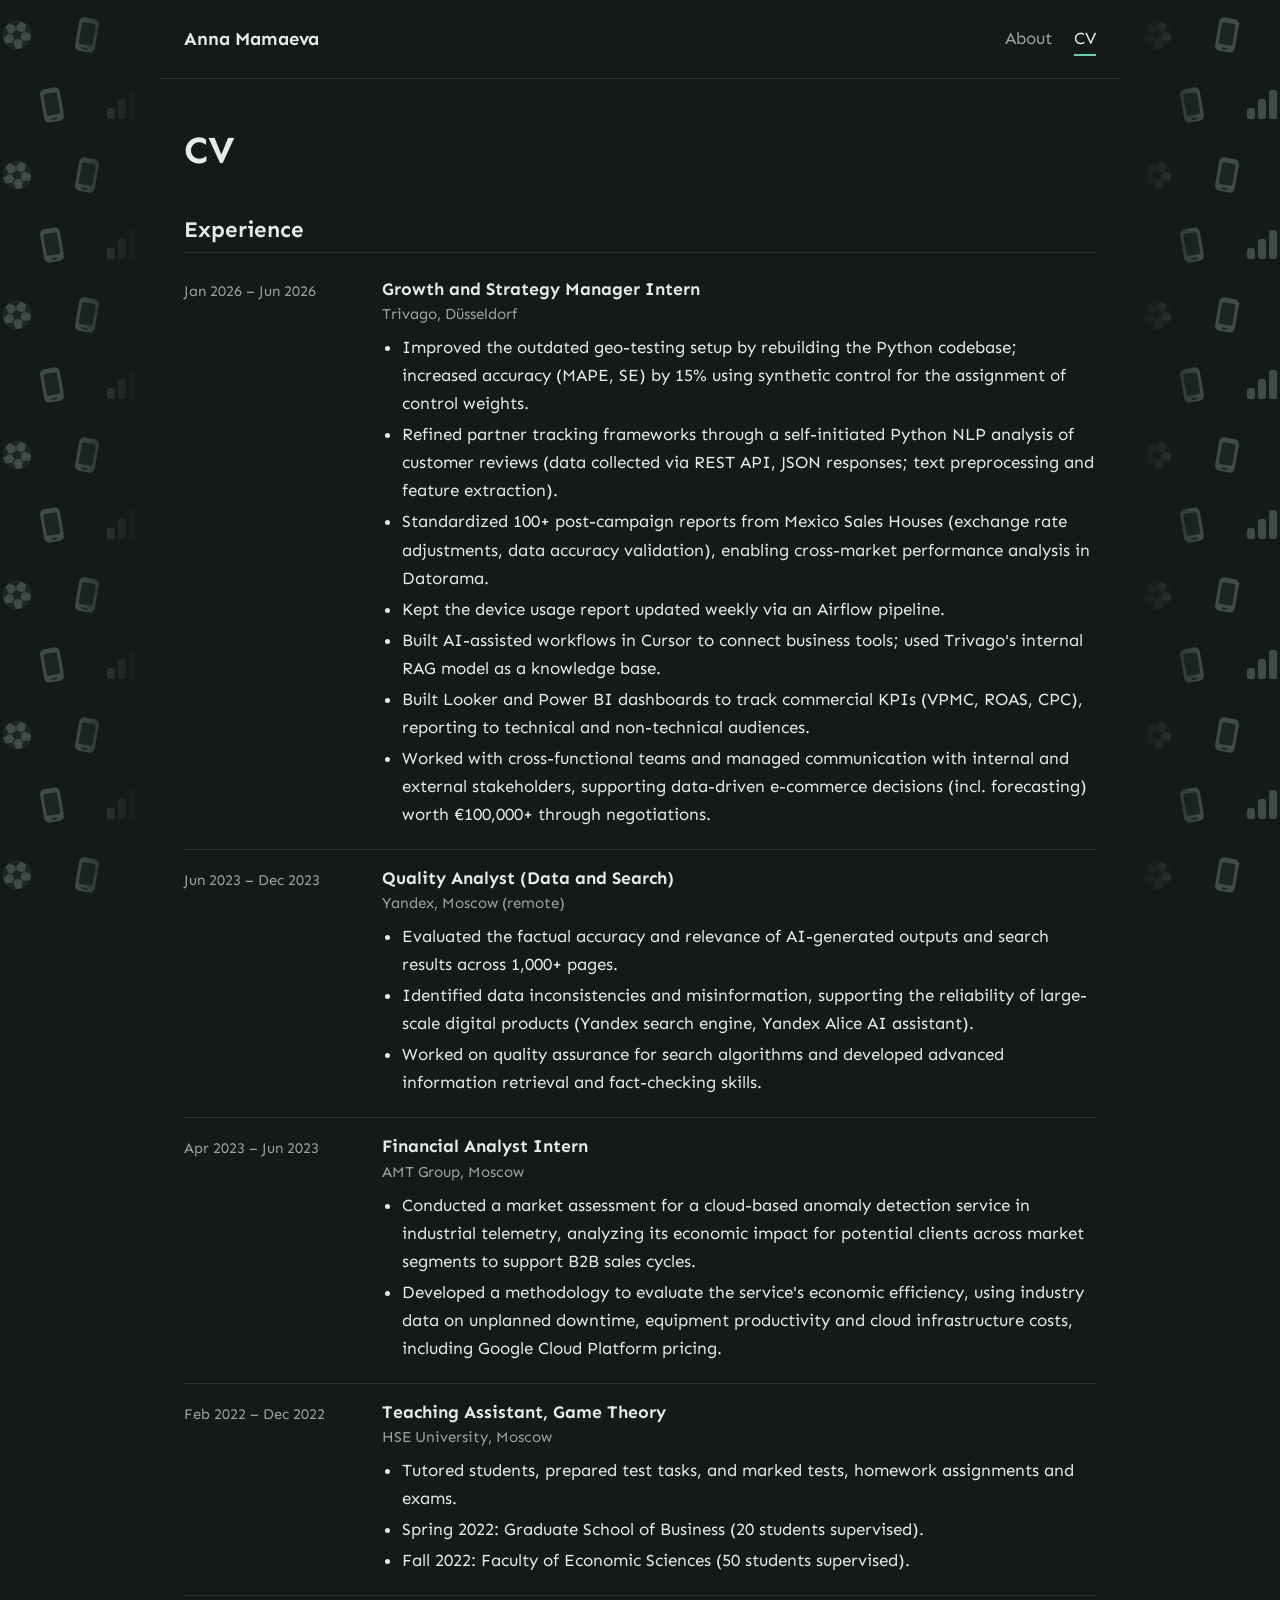
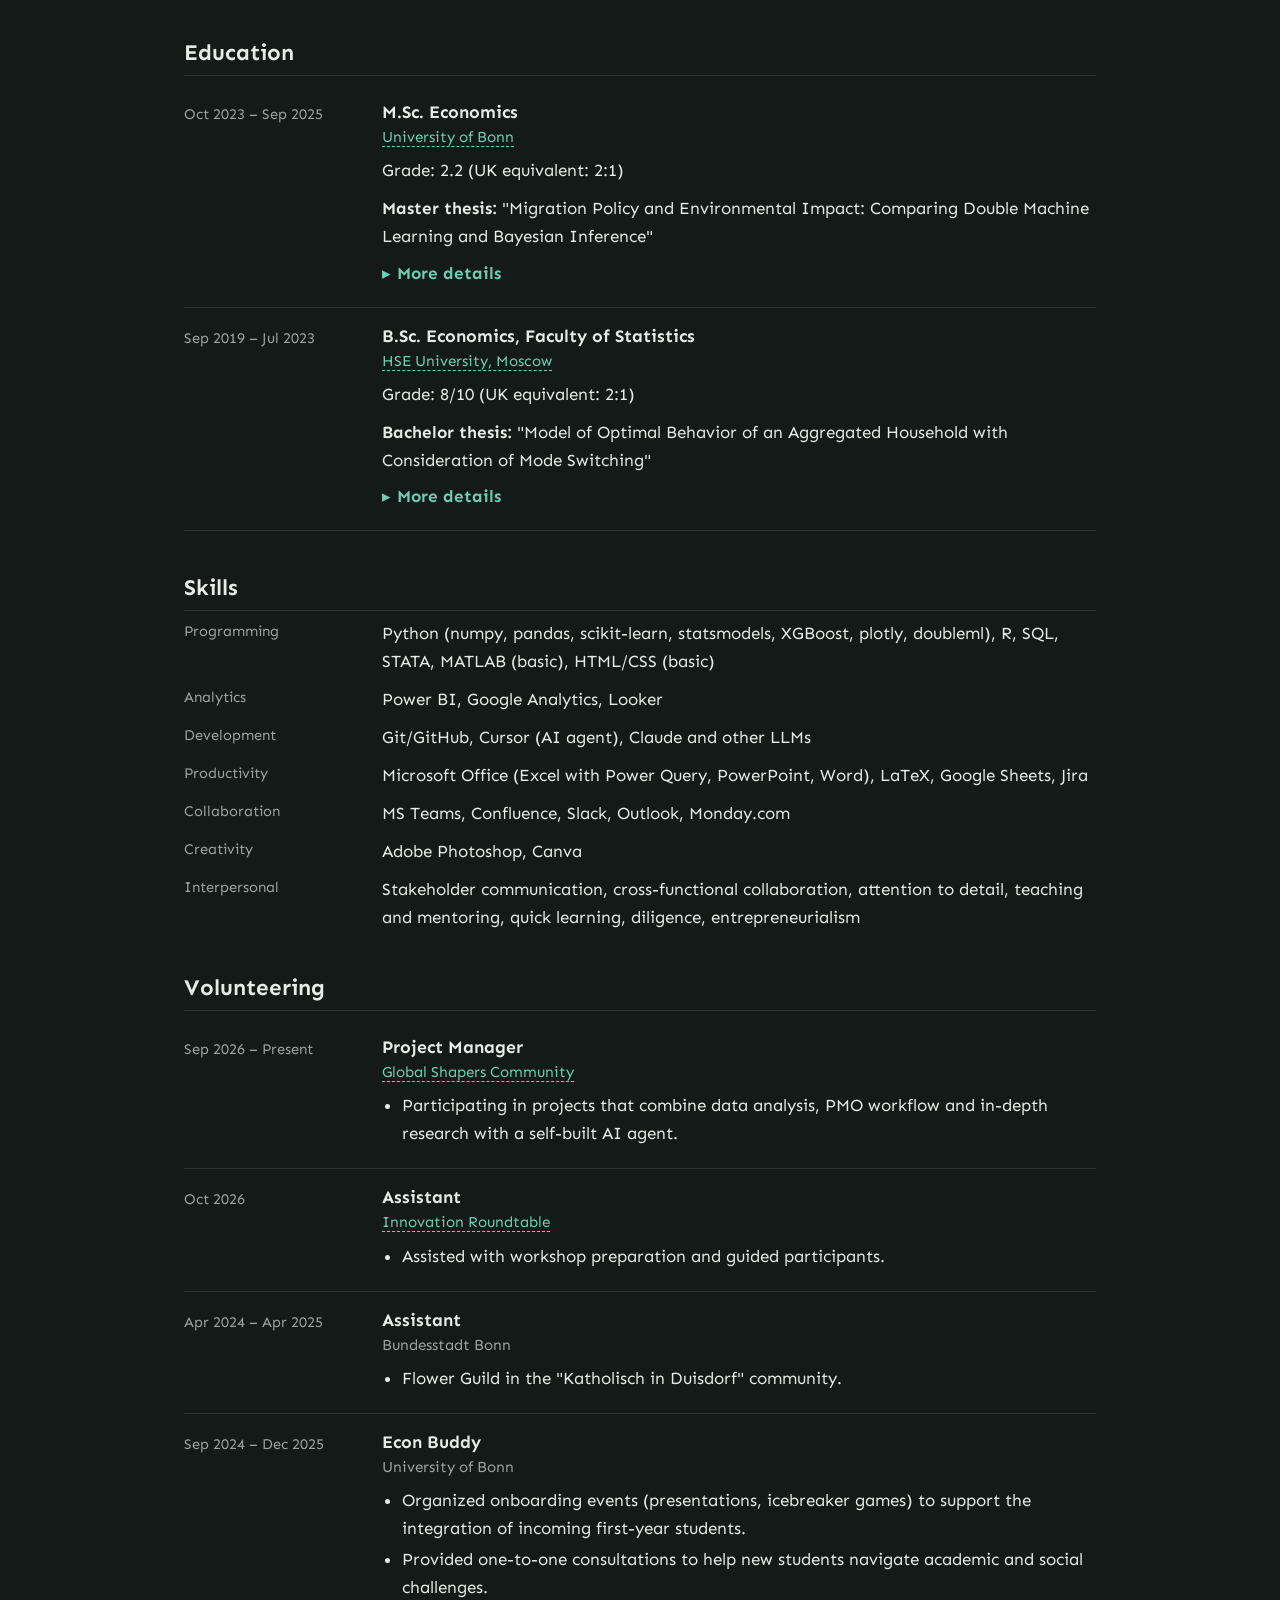
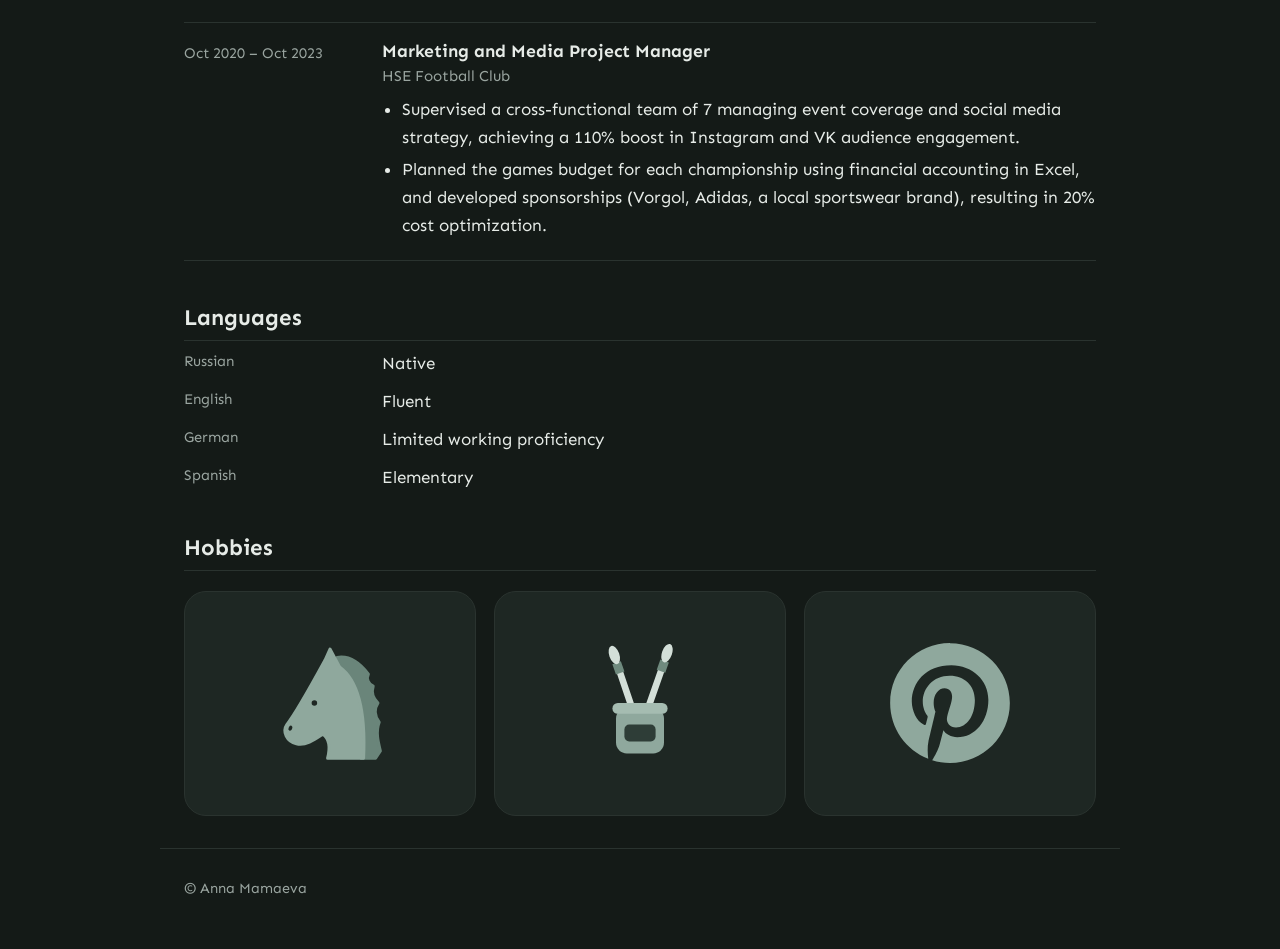
==== commit dbddf41b: "New horse icon." ====
--- a/cv.html
+++ b/cv.html
@@ -134,7 +134,7 @@
 <div class="hobbies">
   <div class="hobby">
     <button class="hobby-front" type="button" aria-label="Horse riding: click to read more">
-      <svg viewBox="0 0 100 100" aria-hidden="true"><g fill="none" stroke="#8fa89d" stroke-linecap="round" stroke-linejoin="round"><path d="M20 52 Q8 58 12 82" stroke-width="6"/><path d="M28 64 L27 93 M37 64 L37 93 M62 64 L62 93 M70 64 L70 93" stroke-width="6"/><path d="M68 50 L79 31" stroke-width="13"/><path d="M80 30 L92 37" stroke-width="9"/></g><ellipse cx="46" cy="58" rx="27" ry="13" fill="#8fa89d"/><path d="M73 29 L76 15 L83 26 Z" fill="#8fa89d"/><g fill="none" stroke="#d3dfd8" stroke-linecap="round"><path d="M46 42 L49 69" stroke-width="7"/><path d="M46 41 L49 23" stroke-width="9"/><path d="M49 29 L62 35" stroke-width="5"/></g><circle cx="50" cy="13" r="7" fill="#d3dfd8"/></svg>
+      <svg viewBox="0 0 100 100" aria-hidden="true"><path d="M56 12 C68 10 76 18 82 26 C80 30 82 34 86 36 C84 42 86 46 90 50 C86 56 88 62 91 66 C88 74 90 82 92 90 L88 96 L76 96 C80 66 76 40 60 22 Z" fill="#6a857a" stroke="#6a857a" stroke-width="2.5" stroke-linejoin="round"/><path d="M46 14 L50 5 L58 20 C72 30 80 54 78 96 L48 96 C50 88 50 80 44 76 C38 80 30 86 22 84 C14 82 10 74 14 68 C22 58 34 36 46 14 Z" fill="#8fa89d" stroke="#8fa89d" stroke-width="2.5" stroke-linejoin="round"/><circle cx="37" cy="50" r="2.3" fill="#1e2723"/><ellipse cx="17" cy="71" rx="1.5" ry="2.2" transform="rotate(25 17 71)" fill="#1e2723"/></svg>
     </button>
     <div class="hobby-text" tabindex="-1"><p>I have been horse riding for 10 years. Horses definitely bring happiness to my life.</p></div>
   </div>
--- a/style.css
+++ b/style.css
@@ -75,16 +75,15 @@
   .cv::before{content:"";position:absolute;z-index:-1;top:0;left:0;right:0;height:150px;background:url("pattern.svg") repeat left top;background-size:150px 100px;opacity:.35;pointer-events:none;-webkit-mask-image:linear-gradient(to bottom,#000 55%,transparent);mask-image:linear-gradient(to bottom,#000 55%,transparent)}
 }
 .hobbies{display:grid;grid-template-columns:repeat(3,1fr);gap:18px;margin-top:20px}
-.hobby{position:relative;min-height:220px;border:1.5px solid var(--line);border-radius:22px;background:var(--chip);transition:border-color .25s,transform .25s}
+.hobby{display:grid;min-height:170px;border:1.5px solid var(--line);border-radius:22px;background:var(--chip);transition:border-color .25s,transform .25s}
 .hobby:not(.open){cursor:pointer}
 .hobby:not(.open):hover{border-color:var(--accent);transform:translateY(-3px) scale(1.015)}
-.hobby-front{position:absolute;inset:0;width:100%;display:flex;align-items:center;justify-content:center;background:none;border:0;border-radius:inherit;padding:0;cursor:pointer}
+.hobby-front{grid-area:1/1;width:100%;display:flex;align-items:center;justify-content:center;background:none;border:0;border-radius:inherit;padding:0;cursor:pointer}
 .hobby-front svg{width:120px;height:120px;transition:transform .25s}
 .hobby:hover .hobby-front svg{transform:scale(1.08)}
 .hobby-front:focus-visible{outline:2px solid var(--accent);outline-offset:3px}
 .hobby.open .hobby-front{display:none}
-.hobby:not(.open) .hobby-text{display:none}
-.hobby-text{padding:24px;font-size:.95rem;outline:none;animation:hobbyfade .45s ease}
+.hobby-text{grid-area:1/1;padding:24px;font-size:.95rem;outline:none;visibility:hidden;opacity:0;transform:translateY(6px);transition:opacity .45s ease,transform .45s ease}
 .hobby-text p{margin:0}
-@keyframes hobbyfade{from{opacity:0;transform:translateY(6px)}to{opacity:1;transform:none}}
-@media (max-width:720px){.hobbies{grid-template-columns:1fr}.hobby{min-height:180px}}
+.hobby.open .hobby-text{visibility:visible;opacity:1;transform:none}
+@media (max-width:720px){.hobbies{grid-template-columns:1fr}}
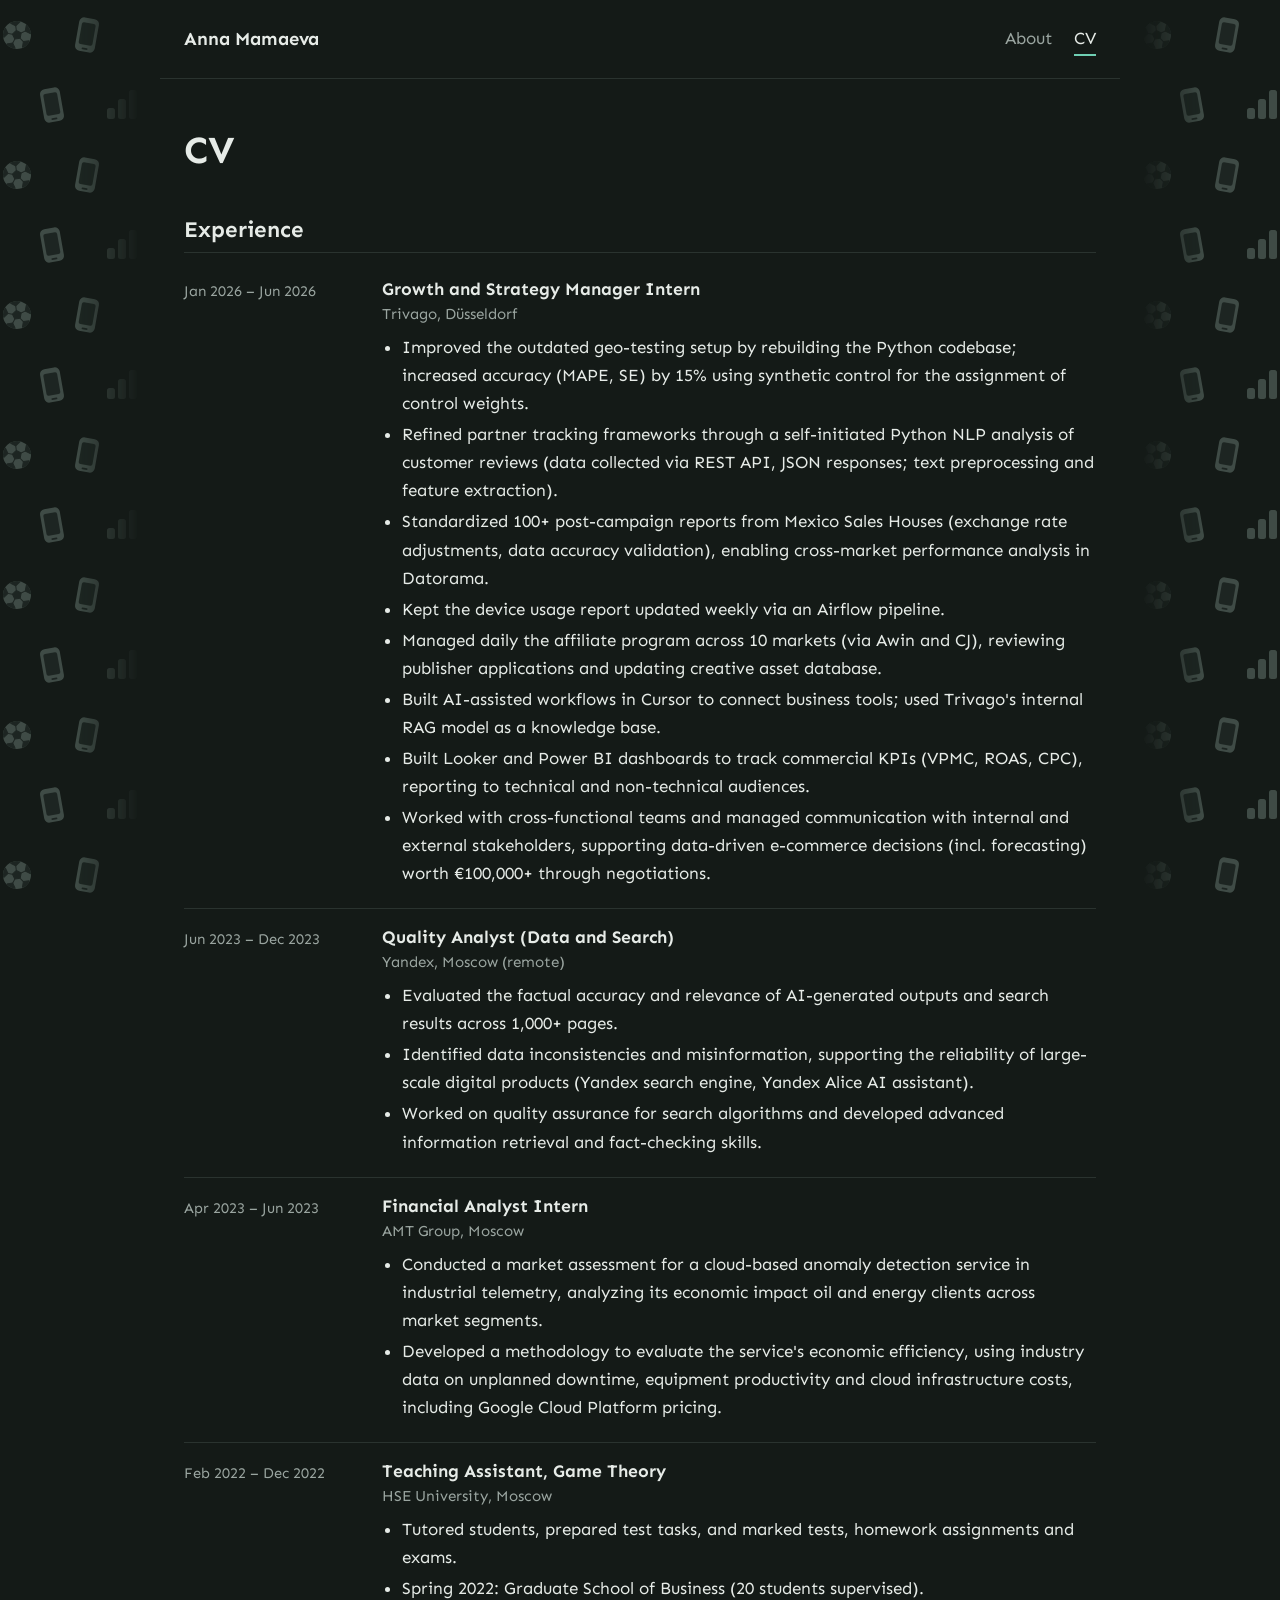
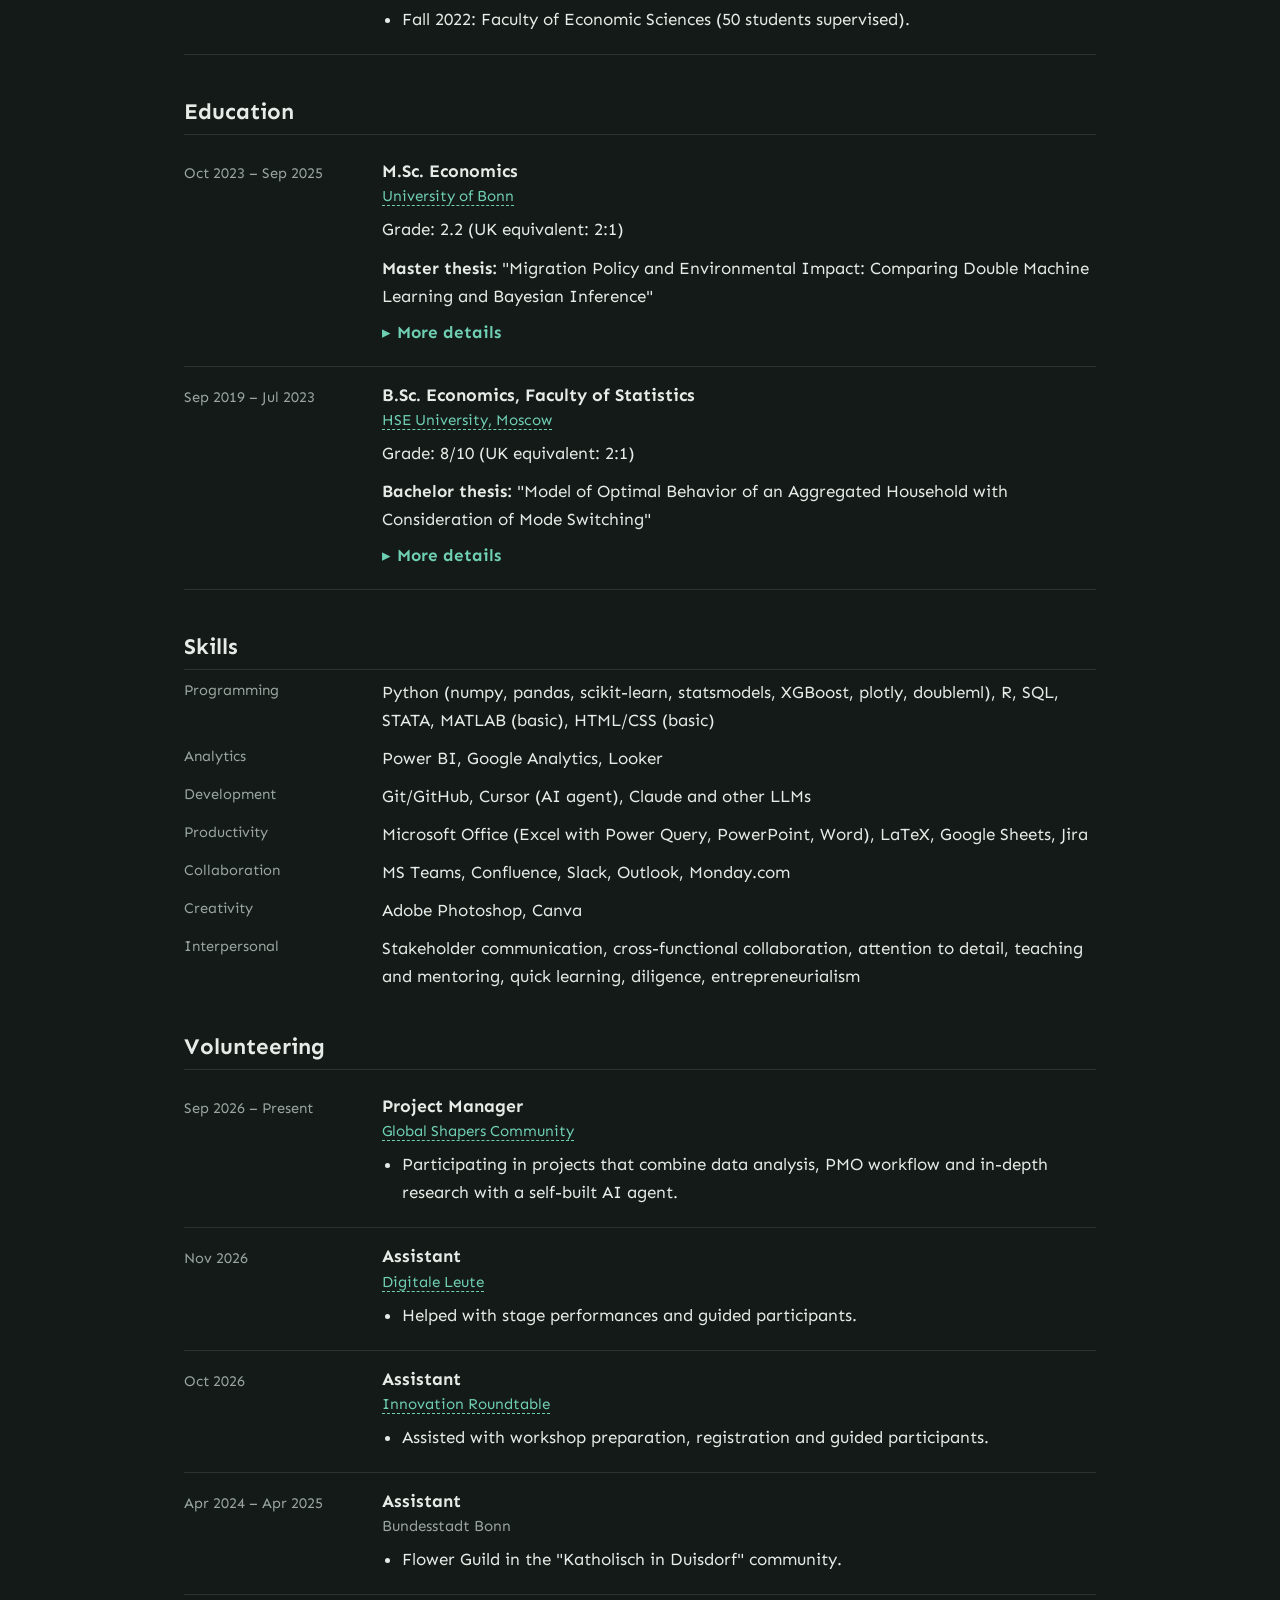
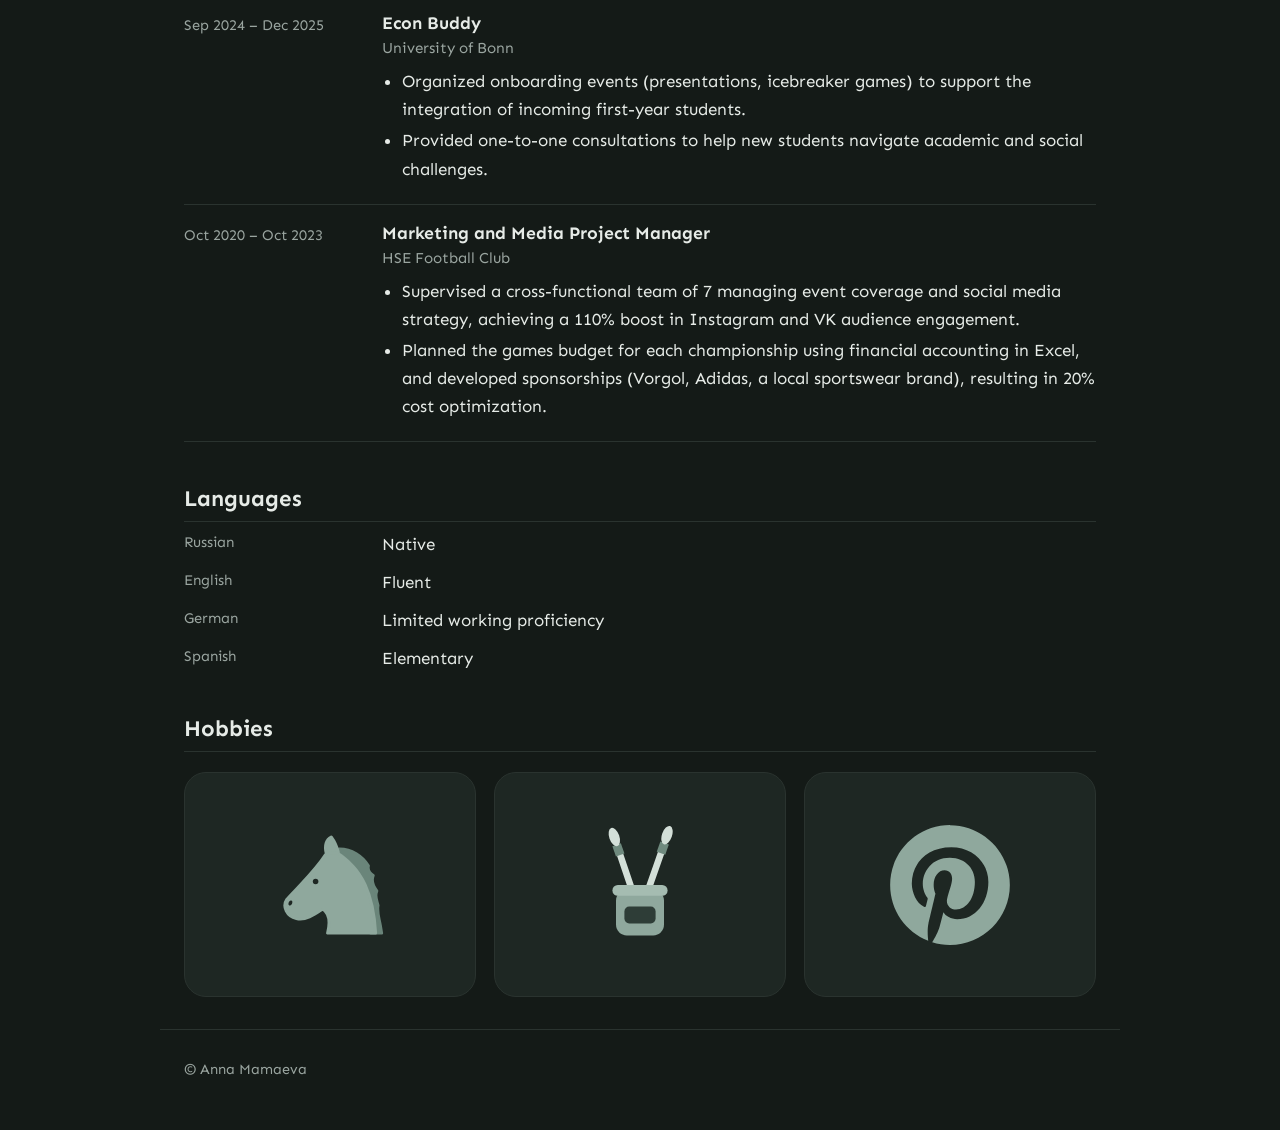
==== commit 326e9be6: "Updated hobby icon and volunteering." ====
--- a/cv.html
+++ b/cv.html
@@ -27,6 +27,7 @@
     <li>Refined partner tracking frameworks through a self-initiated Python NLP analysis of customer reviews (data collected via REST API, JSON responses; text preprocessing and feature extraction).</li>
     <li>Standardized 100+ post-campaign reports from Mexico Sales Houses (exchange rate adjustments, data accuracy validation), enabling cross-market performance analysis in Datorama.</li>
     <li>Kept the device usage report updated weekly via an Airflow pipeline.</li>
+    <li>Managed daily the affiliate program across 10 markets (via Awin and CJ), reviewing publisher applications and updating creative asset database.</li>
     <li>Built AI-assisted workflows in Cursor to connect business tools; used Trivago's internal RAG model as a knowledge base.</li>
     <li>Built Looker and Power BI dashboards to track commercial KPIs (VPMC, ROAS, CPC), reporting to technical and non-technical audiences.</li>
     <li>Worked with cross-functional teams and managed communication with internal and external stakeholders, supporting data-driven e-commerce decisions (incl. forecasting) worth €100,000+ through negotiations.</li>
@@ -45,7 +46,7 @@
   <div class="when">Apr 2023 – Jun 2023</div>
   <div><h3>Financial Analyst Intern</h3><div class="where">AMT Group, Moscow</div>
   <ul>
-    <li>Conducted a market assessment for a cloud-based anomaly detection service in industrial telemetry, analyzing its economic impact for potential clients across market segments to support B2B sales cycles.</li>
+    <li>Conducted a market assessment for a cloud-based anomaly detection service in industrial telemetry, analyzing its economic impact oil and energy clients across market segments.</li>
     <li>Developed a methodology to evaluate the service's economic efficiency, using industry data on unplanned downtime, equipment productivity and cloud infrastructure costs, including Google Cloud Platform pricing.</li>
   </ul></div>
 </div>
@@ -97,9 +98,14 @@
   <ul><li>Participating in projects that combine data analysis, PMO workflow and in-depth research with a self-built AI agent.</li></ul></div>
 </div>
   <div class="entry">
+  <div class="when">Nov 2026</div>
+  <div><h3>Assistant</h3><div class="where"><a class="ext" href="https://www.digitale-leute.de/summit/26/tickets/#start" target="_blank" rel="noopener noreferrer">Digitale Leute</a></div>
+  <ul><li>Helped with stage performances and guided participants.</li></ul></div>
+</div>
+  <div class="entry">
   <div class="when">Oct 2026</div>
   <div><h3>Assistant</h3><div class="where"><a class="ext" href="https://innovationroundtable.com/" target="_blank" rel="noopener noreferrer">Innovation Roundtable</a></div>
-  <ul><li>Assisted with workshop preparation and guided participants.</li></ul></div>
+  <ul><li>Assisted with workshop preparation, registration and guided participants.</li></ul></div>
 </div>
   <div class="entry">
   <div class="when">Apr 2024 – Apr 2025</div>
@@ -134,7 +140,7 @@
 <div class="hobbies">
   <div class="hobby">
     <button class="hobby-front" type="button" aria-label="Horse riding: click to read more">
-      <svg viewBox="0 0 100 100" aria-hidden="true"><path d="M56 12 C68 10 76 18 82 26 C80 30 82 34 86 36 C84 42 86 46 90 50 C86 56 88 62 91 66 C88 74 90 82 92 90 L88 96 L76 96 C80 66 76 40 60 22 Z" fill="#6a857a" stroke="#6a857a" stroke-width="2.5" stroke-linejoin="round"/><path d="M46 14 L50 5 L58 20 C72 30 80 54 78 96 L48 96 C50 88 50 80 44 76 C38 80 30 86 22 84 C14 82 10 74 14 68 C22 58 34 36 46 14 Z" fill="#8fa89d" stroke="#8fa89d" stroke-width="2.5" stroke-linejoin="round"/><circle cx="37" cy="50" r="2.3" fill="#1e2723"/><ellipse cx="17" cy="71" rx="1.5" ry="2.2" transform="rotate(25 17 71)" fill="#1e2723"/></svg>
+      <svg viewBox="0 6 100 100" aria-hidden="true"><path d="M58 26 C68 26 77 32 82 40 C81 44 83 46 86 48 C84 53 86 57 89 61 C87 65 89 69 90 73 C89 79 91 84 92 90 L93 96 L84 96 C86 68 76 50 62 38 Z" fill="#6a857a" stroke="#6a857a" stroke-width="2.5" stroke-linejoin="round"/><path d="M46 31 C37 45 22 59 14 68 C10 74 14 82 22 84 C30 86 38 80 44 76 C50 80 50 88 48 96 L88 96 C86 62 76 44 60 32 C55 28 50 28 46 31 Z" fill="#8fa89d" stroke="#8fa89d" stroke-width="2.5" stroke-linejoin="round"/><path d="M47 30 C45 23 47 18 51 16 C54 20 56 25 57 29 Z" fill="#8fa89d" stroke="#8fa89d" stroke-width="2.5" stroke-linejoin="round"/><circle cx="38" cy="53" r="2.3" fill="#1e2723"/><ellipse cx="17" cy="71" rx="1.5" ry="2.2" transform="rotate(25 17 71)" fill="#1e2723"/></svg>
     </button>
     <div class="hobby-text" tabindex="-1"><p>I have been horse riding for 10 years. Horses definitely bring happiness to my life.</p></div>
   </div>
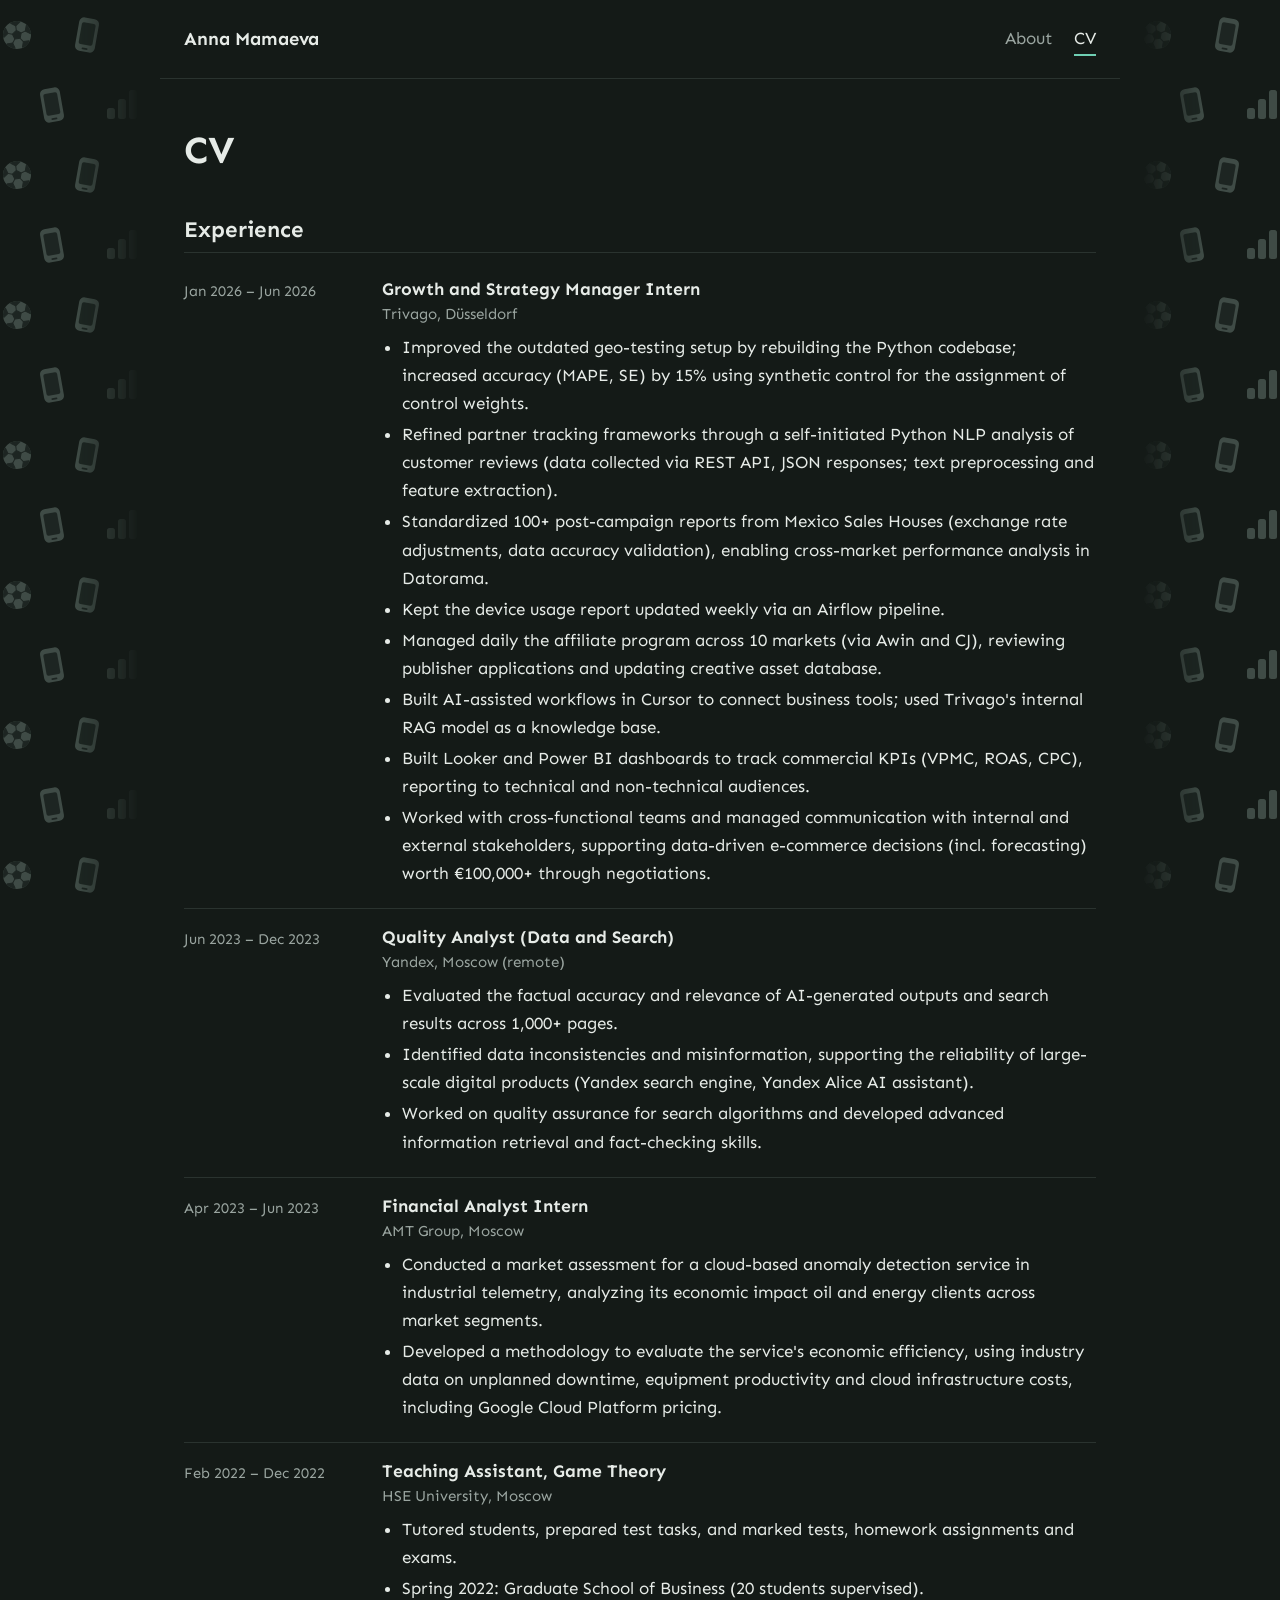
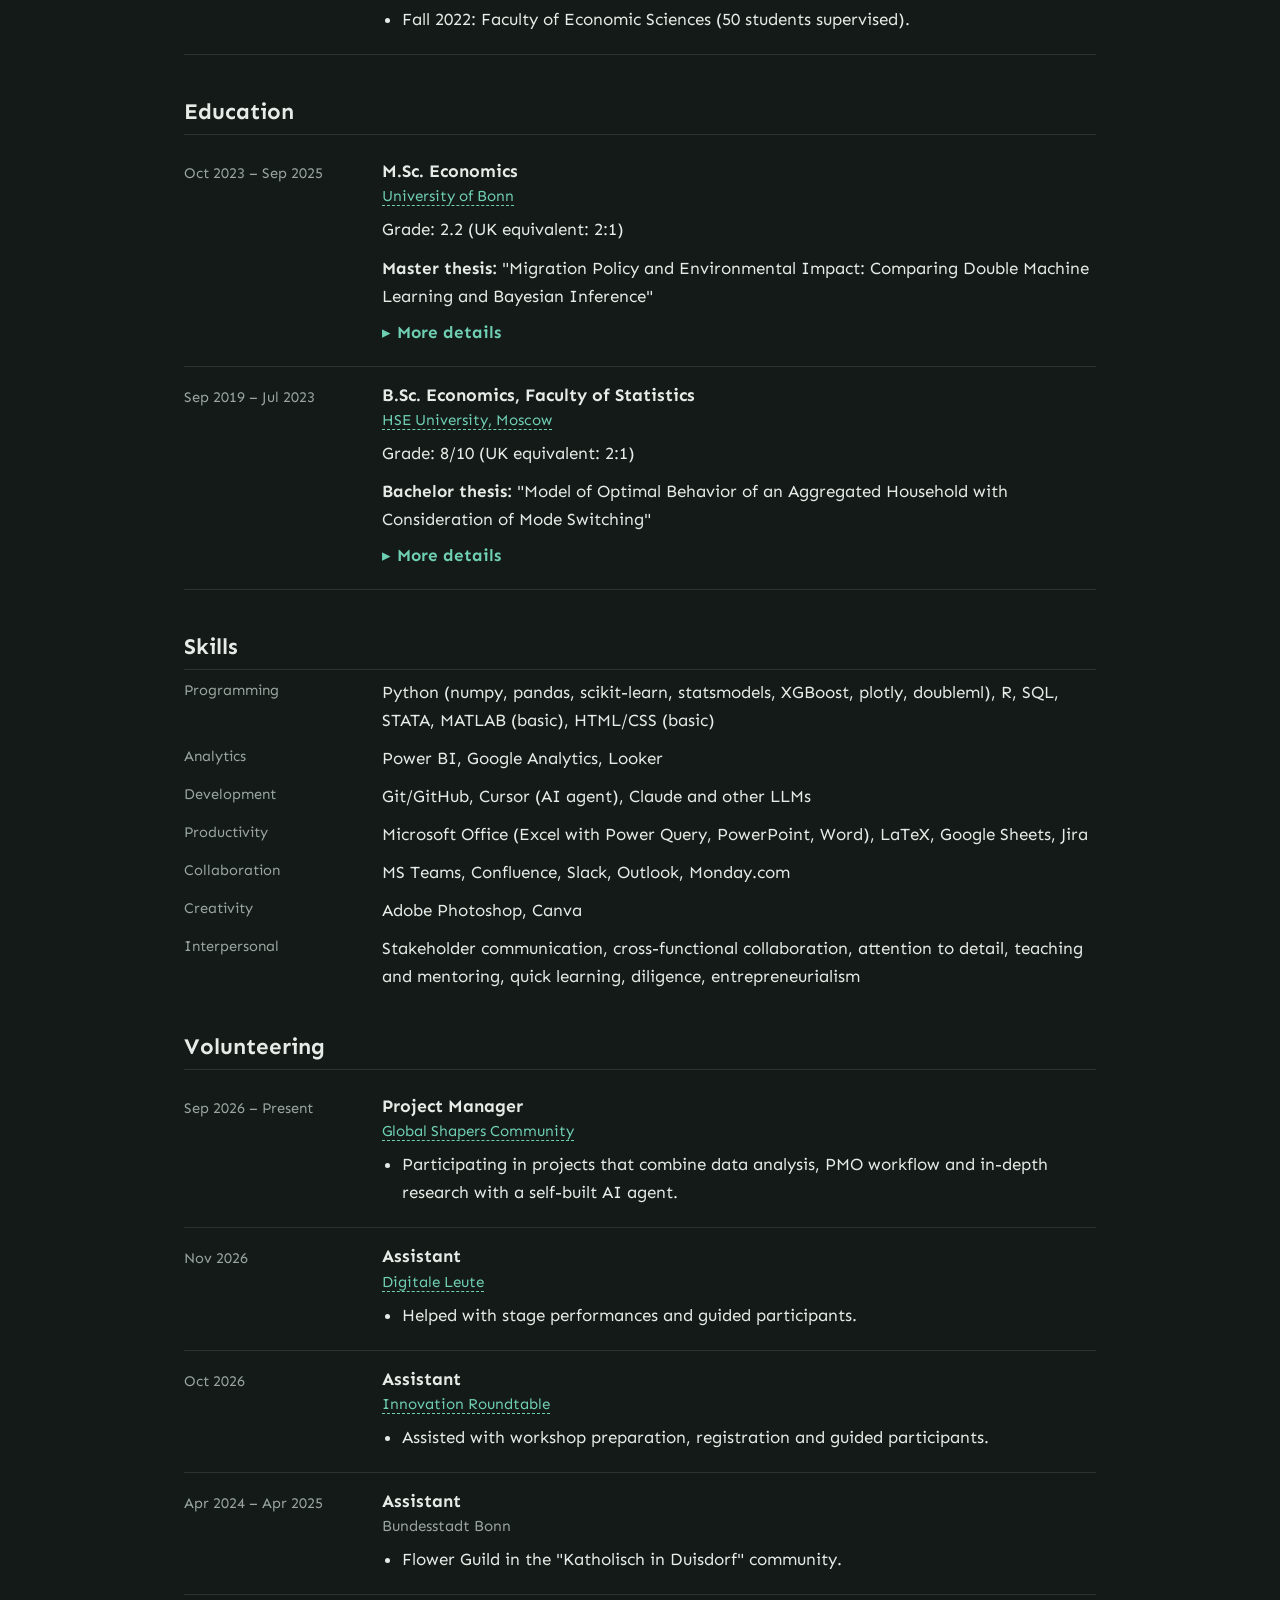
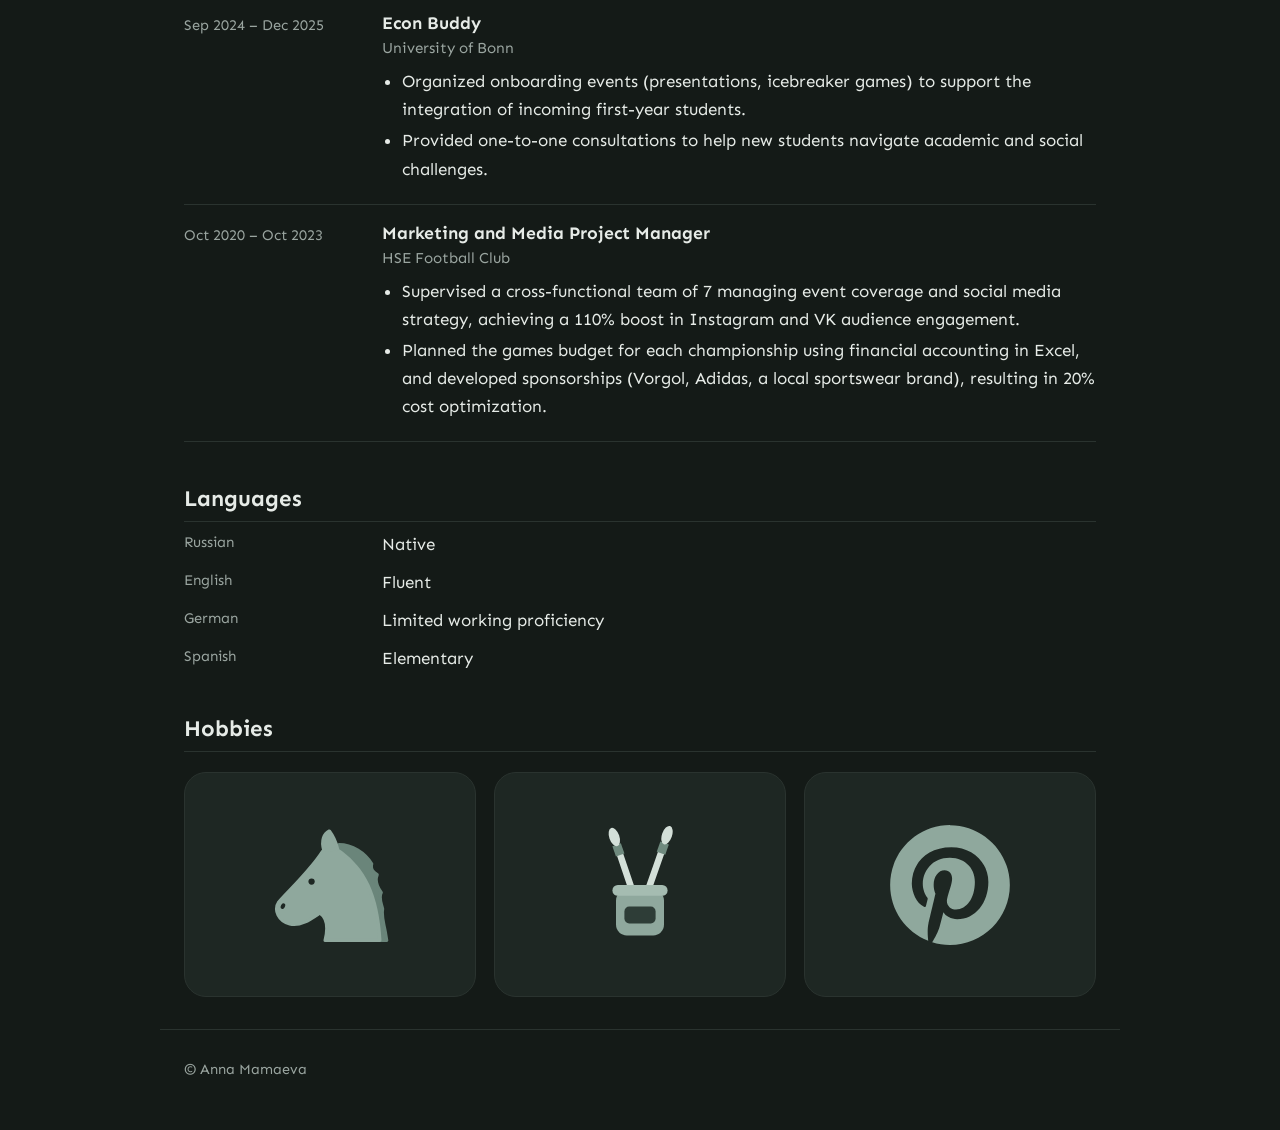
==== commit e483b57a: "Update cv icons.html" ====
--- a/cv.html
+++ b/cv.html
@@ -140,7 +140,7 @@
 <div class="hobbies">
   <div class="hobby">
     <button class="hobby-front" type="button" aria-label="Horse riding: click to read more">
-      <svg viewBox="0 6 100 100" aria-hidden="true"><path d="M58 26 C68 26 77 32 82 40 C81 44 83 46 86 48 C84 53 86 57 89 61 C87 65 89 69 90 73 C89 79 91 84 92 90 L93 96 L84 96 C86 68 76 50 62 38 Z" fill="#6a857a" stroke="#6a857a" stroke-width="2.5" stroke-linejoin="round"/><path d="M46 31 C37 45 22 59 14 68 C10 74 14 82 22 84 C30 86 38 80 44 76 C50 80 50 88 48 96 L88 96 C86 62 76 44 60 32 C55 28 50 28 46 31 Z" fill="#8fa89d" stroke="#8fa89d" stroke-width="2.5" stroke-linejoin="round"/><path d="M47 30 C45 23 47 18 51 16 C54 20 56 25 57 29 Z" fill="#8fa89d" stroke="#8fa89d" stroke-width="2.5" stroke-linejoin="round"/><circle cx="38" cy="53" r="2.3" fill="#1e2723"/><ellipse cx="17" cy="71" rx="1.5" ry="2.2" transform="rotate(25 17 71)" fill="#1e2723"/></svg>
+      <svg viewBox="7.5 11.5 88 88" aria-hidden="true"><path d="M58 26 C68 26 77 32 82 40 C81 44 83 46 86 48 C84 53 86 57 89 61 C87 65 89 69 90 73 C89 79 91 84 92 90 L93 96 L84 96 C86 68 76 50 62 38 Z" fill="#6a857a" stroke="#6a857a" stroke-width="2.5" stroke-linejoin="round"/><path d="M46 31 C37 45 22 59 14 68 C10 74 14 82 22 84 C30 86 38 80 44 76 C50 80 50 88 48 96 L88 96 C86 62 76 44 60 32 C55 28 50 28 46 31 Z" fill="#8fa89d" stroke="#8fa89d" stroke-width="2.5" stroke-linejoin="round"/><path d="M47 30 C45 23 47 18 51 16 C54 20 56 25 57 29 Z" fill="#8fa89d" stroke="#8fa89d" stroke-width="2.5" stroke-linejoin="round"/><circle cx="38" cy="53" r="2.3" fill="#1e2723"/><ellipse cx="17" cy="71" rx="1.5" ry="2.2" transform="rotate(25 17 71)" fill="#1e2723"/></svg>
     </button>
     <div class="hobby-text" tabindex="-1"><p>I have been horse riding for 10 years. Horses definitely bring happiness to my life.</p></div>
   </div>
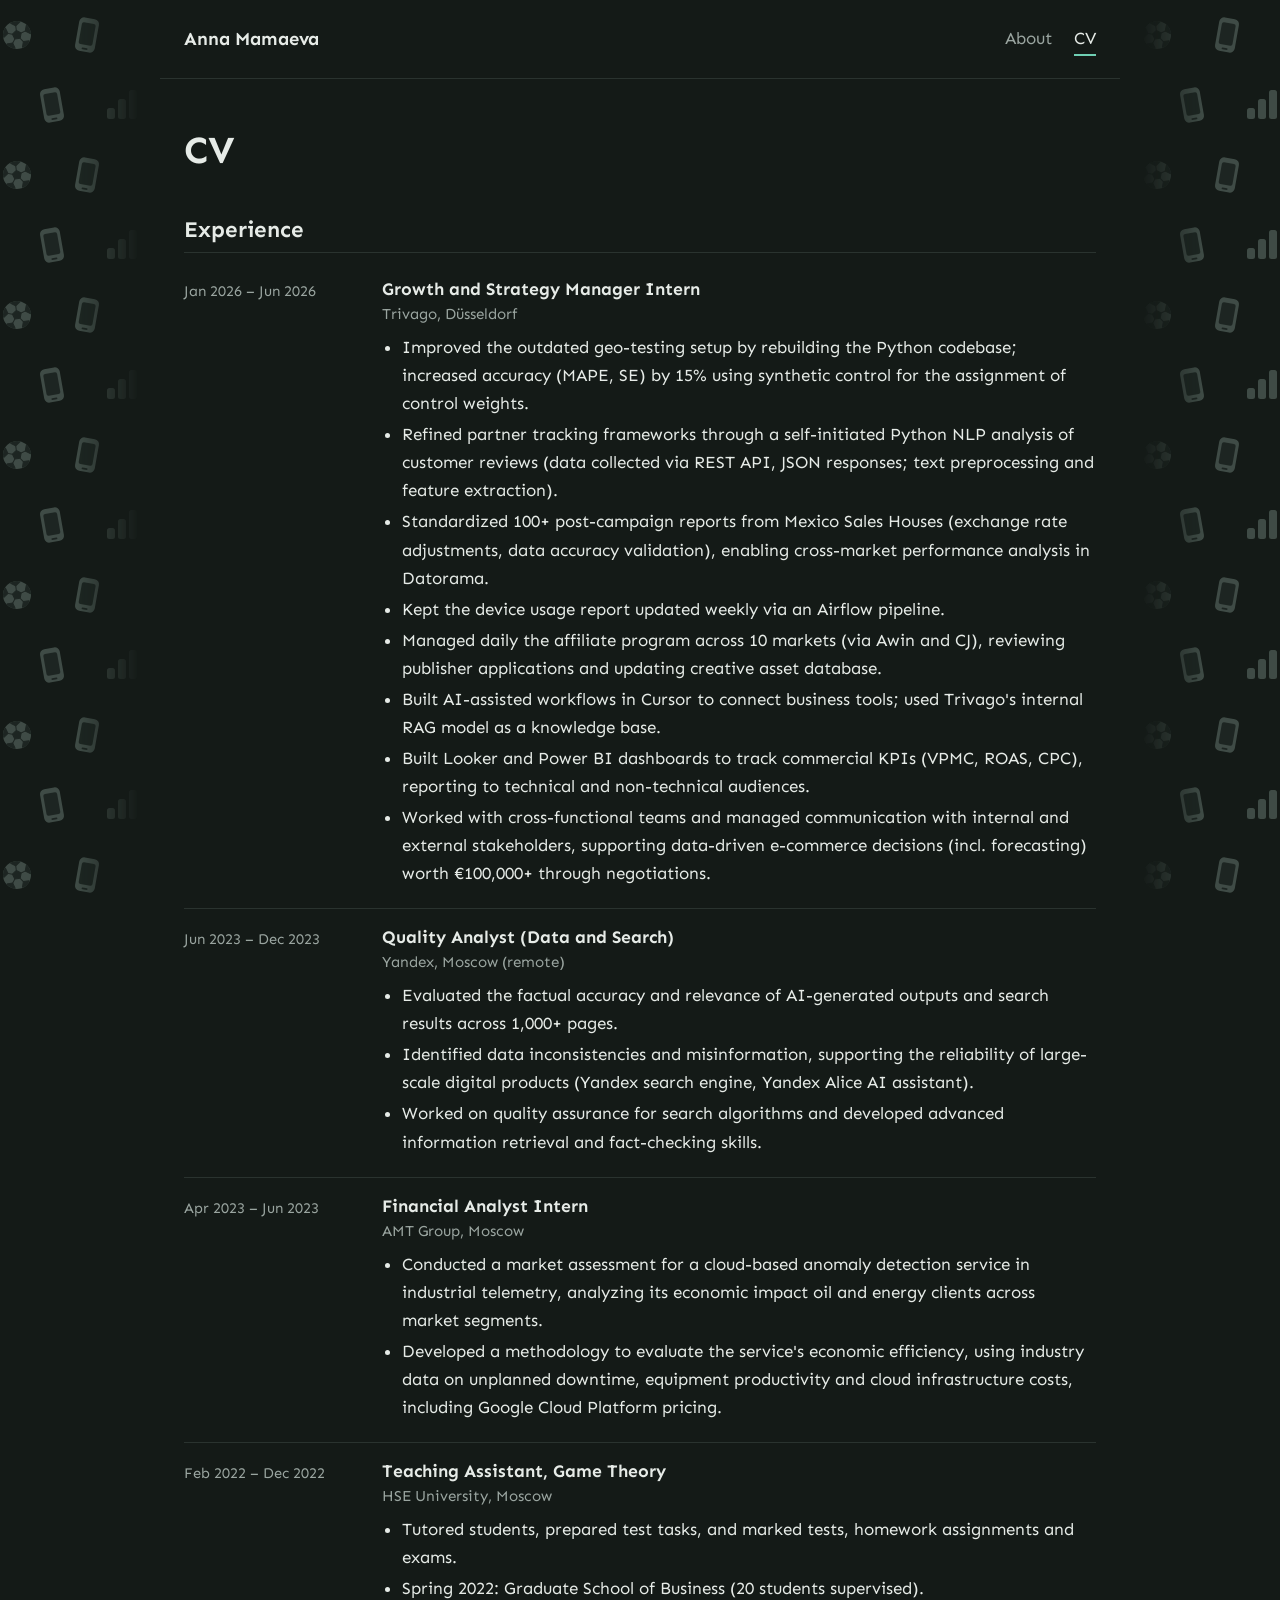
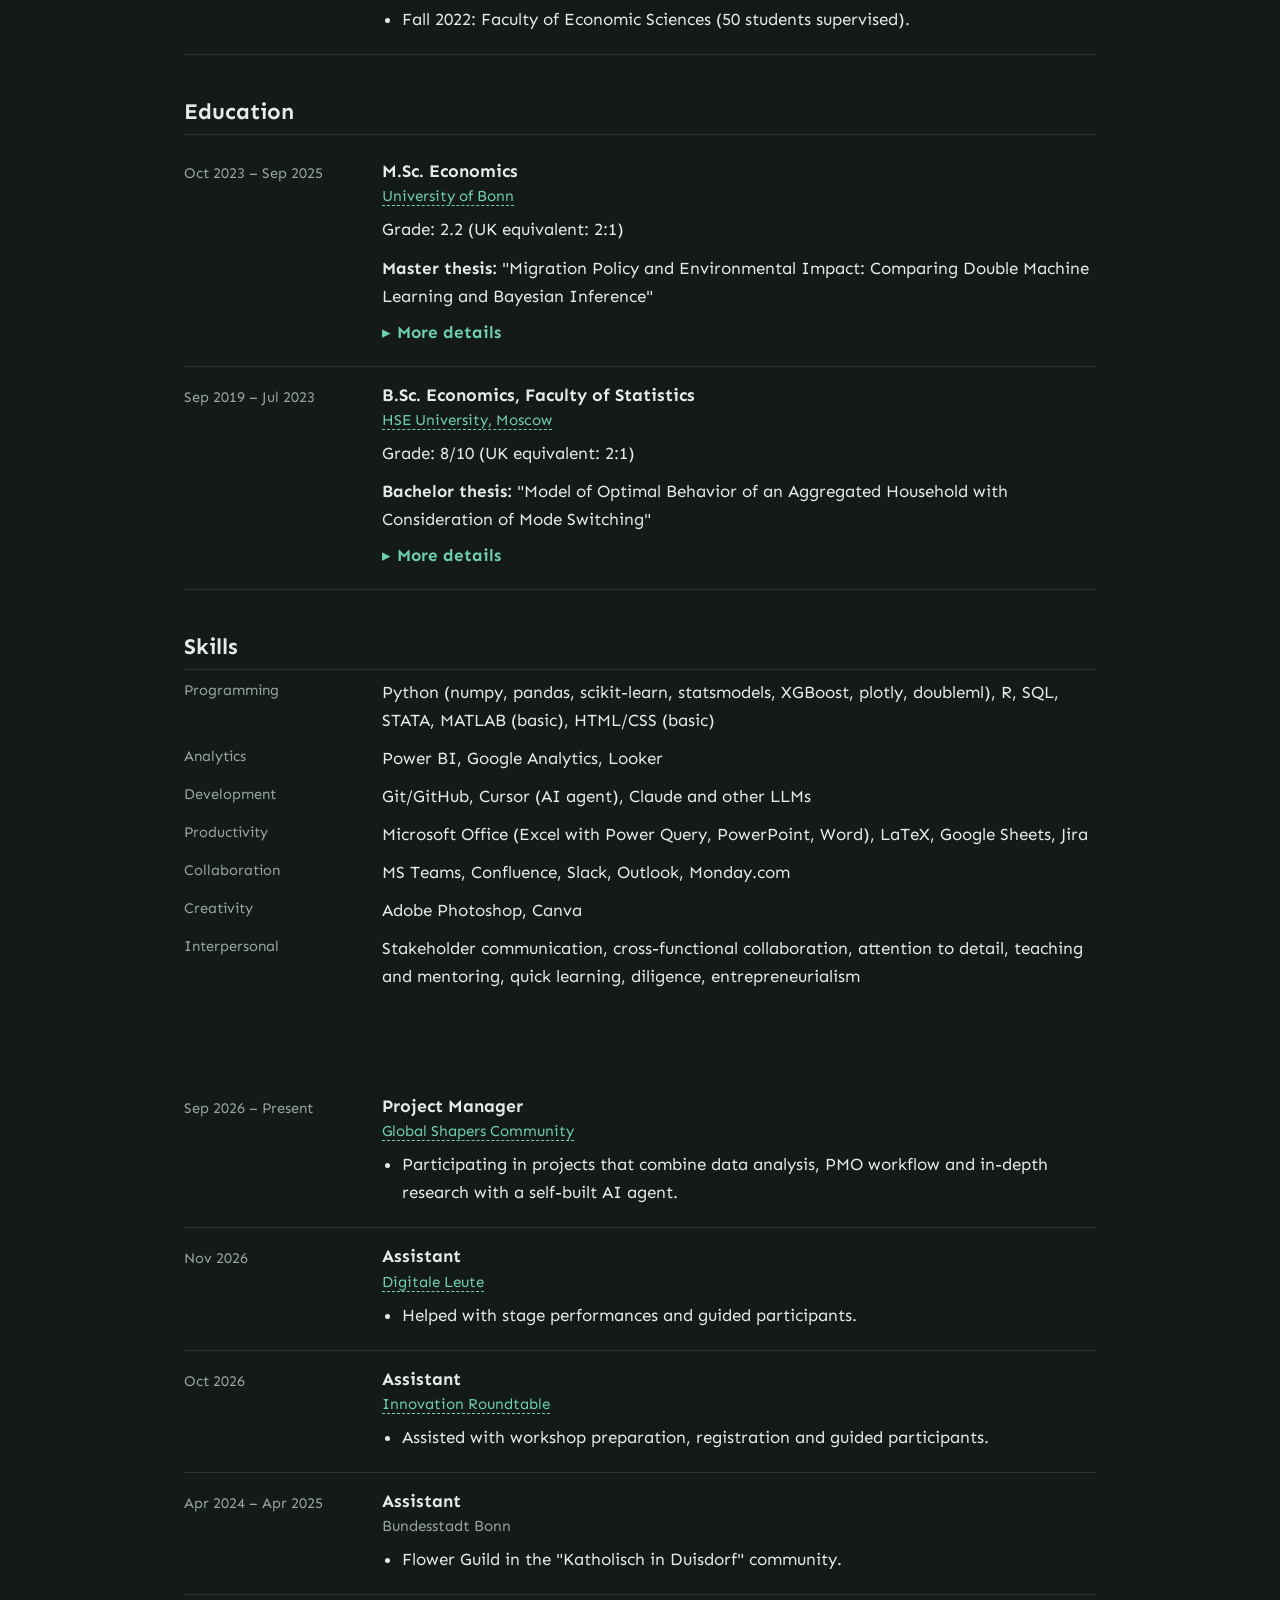
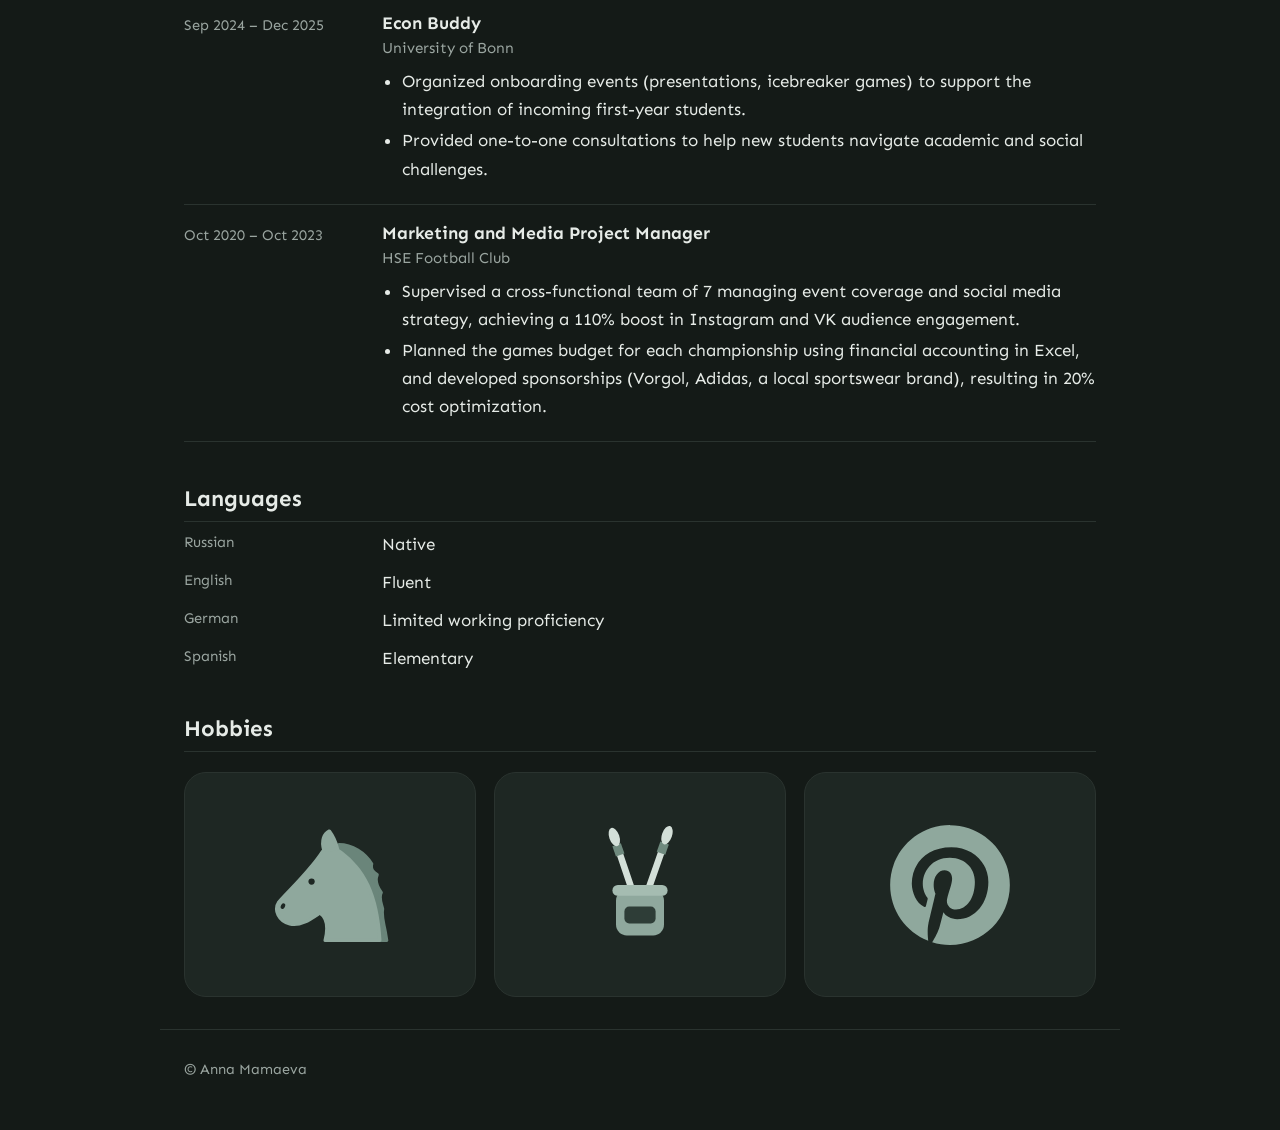
==== commit 4828d0e2: "Sections' gradual revial script." ====
--- a/cv.html
+++ b/cv.html
@@ -171,5 +171,23 @@
   text.focus();
 });
 </script>
+<script>
+(function () {
+  var items = document.querySelectorAll('.cv h2, .cv .entry, .cv .skills, .cv .hobbies');
+  if (!('IntersectionObserver' in window)) return;
+  var io = new IntersectionObserver(function (entries) {
+    entries.forEach(function (e) {
+      if (e.isIntersecting) {
+        e.target.classList.add('visible');
+        io.unobserve(e.target);
+      }
+    });
+  }, { rootMargin: '0px 0px -8% 0px', threshold: 0.1 });
+  items.forEach(function (el) {
+    el.classList.add('reveal');
+    io.observe(el);
+  });
+})();
+</script>
 </body>
 </html>
--- a/style.css
+++ b/style.css
@@ -87,3 +87,6 @@
 .hobby-text p{margin:0}
 .hobby.open .hobby-text{visibility:visible;opacity:1;transform:none}
 @media (max-width:720px){.hobbies{grid-template-columns:1fr}}
+.reveal{opacity:0;transform:translateY(22px);transition:opacity .7s ease,transform .7s ease}
+.reveal.visible{opacity:1;transform:none}
+@media (prefers-reduced-motion:reduce){.reveal{opacity:1;transform:none;transition:none}}
